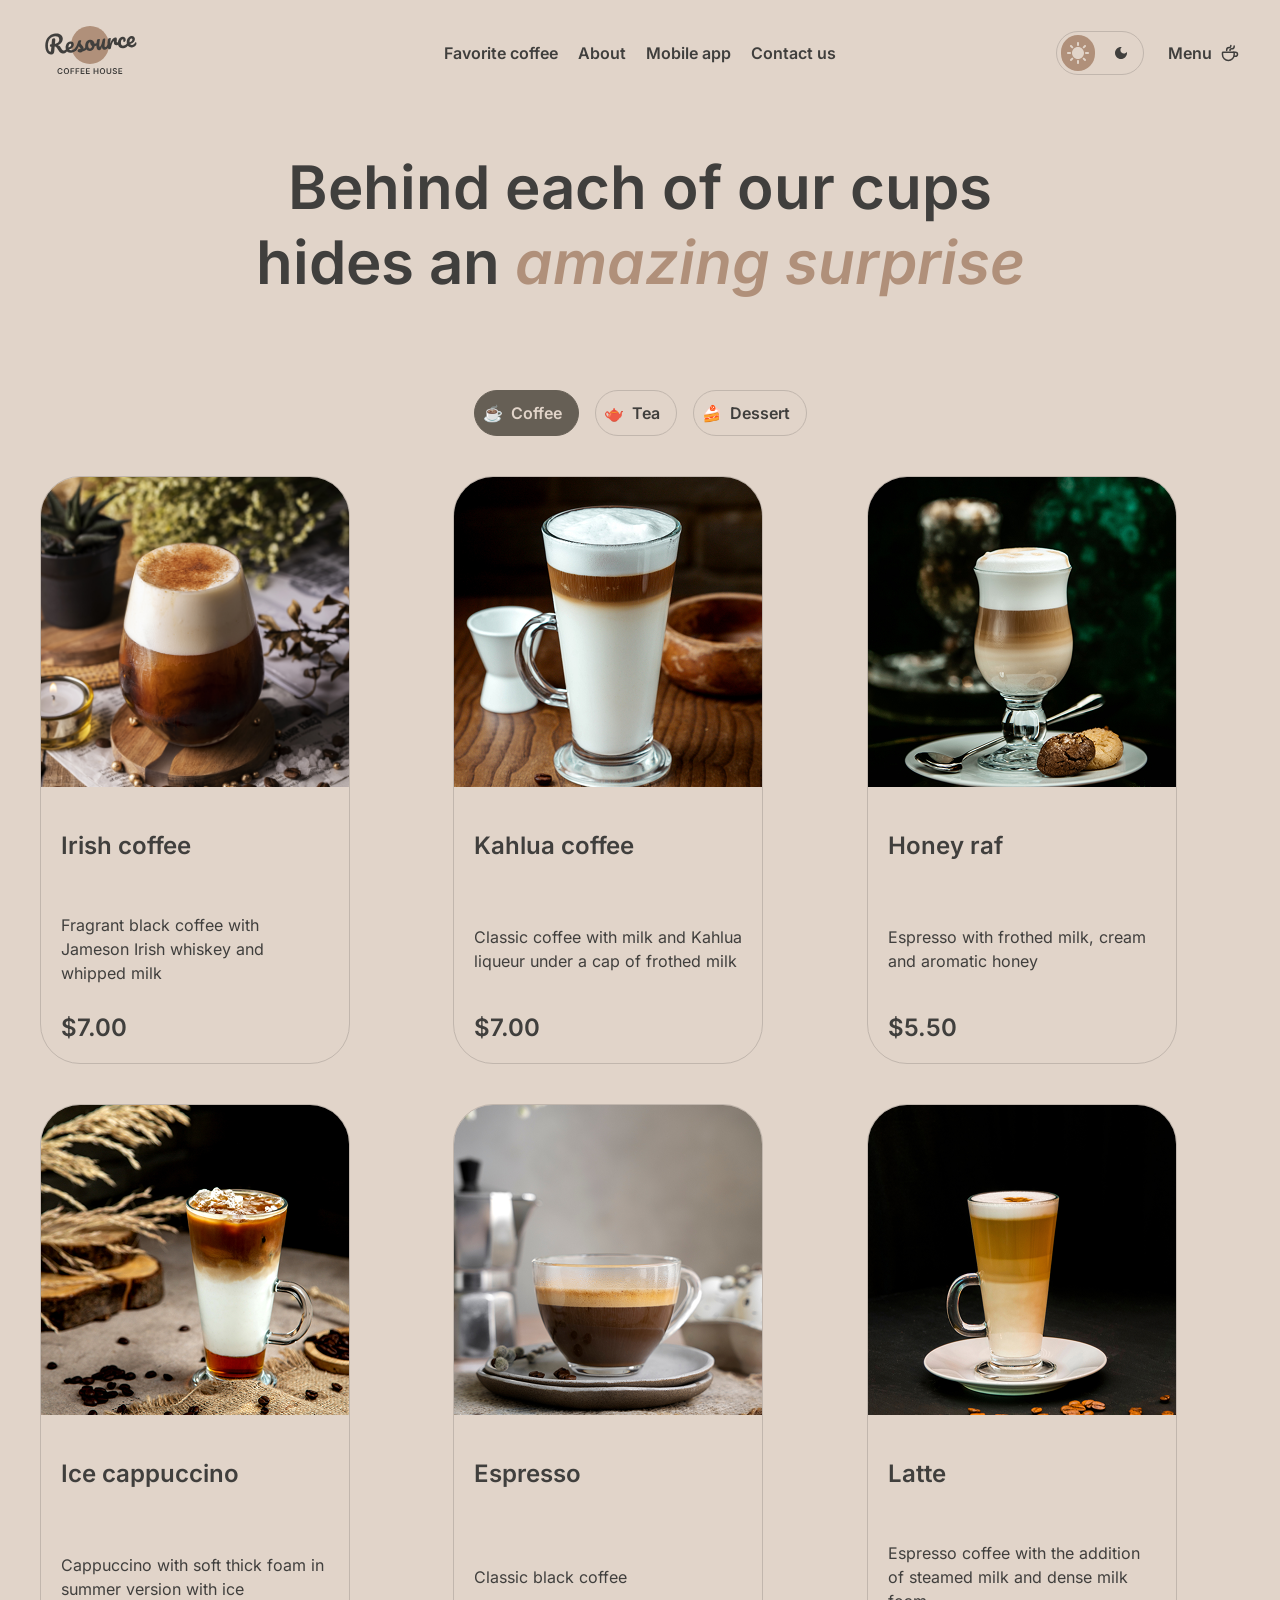
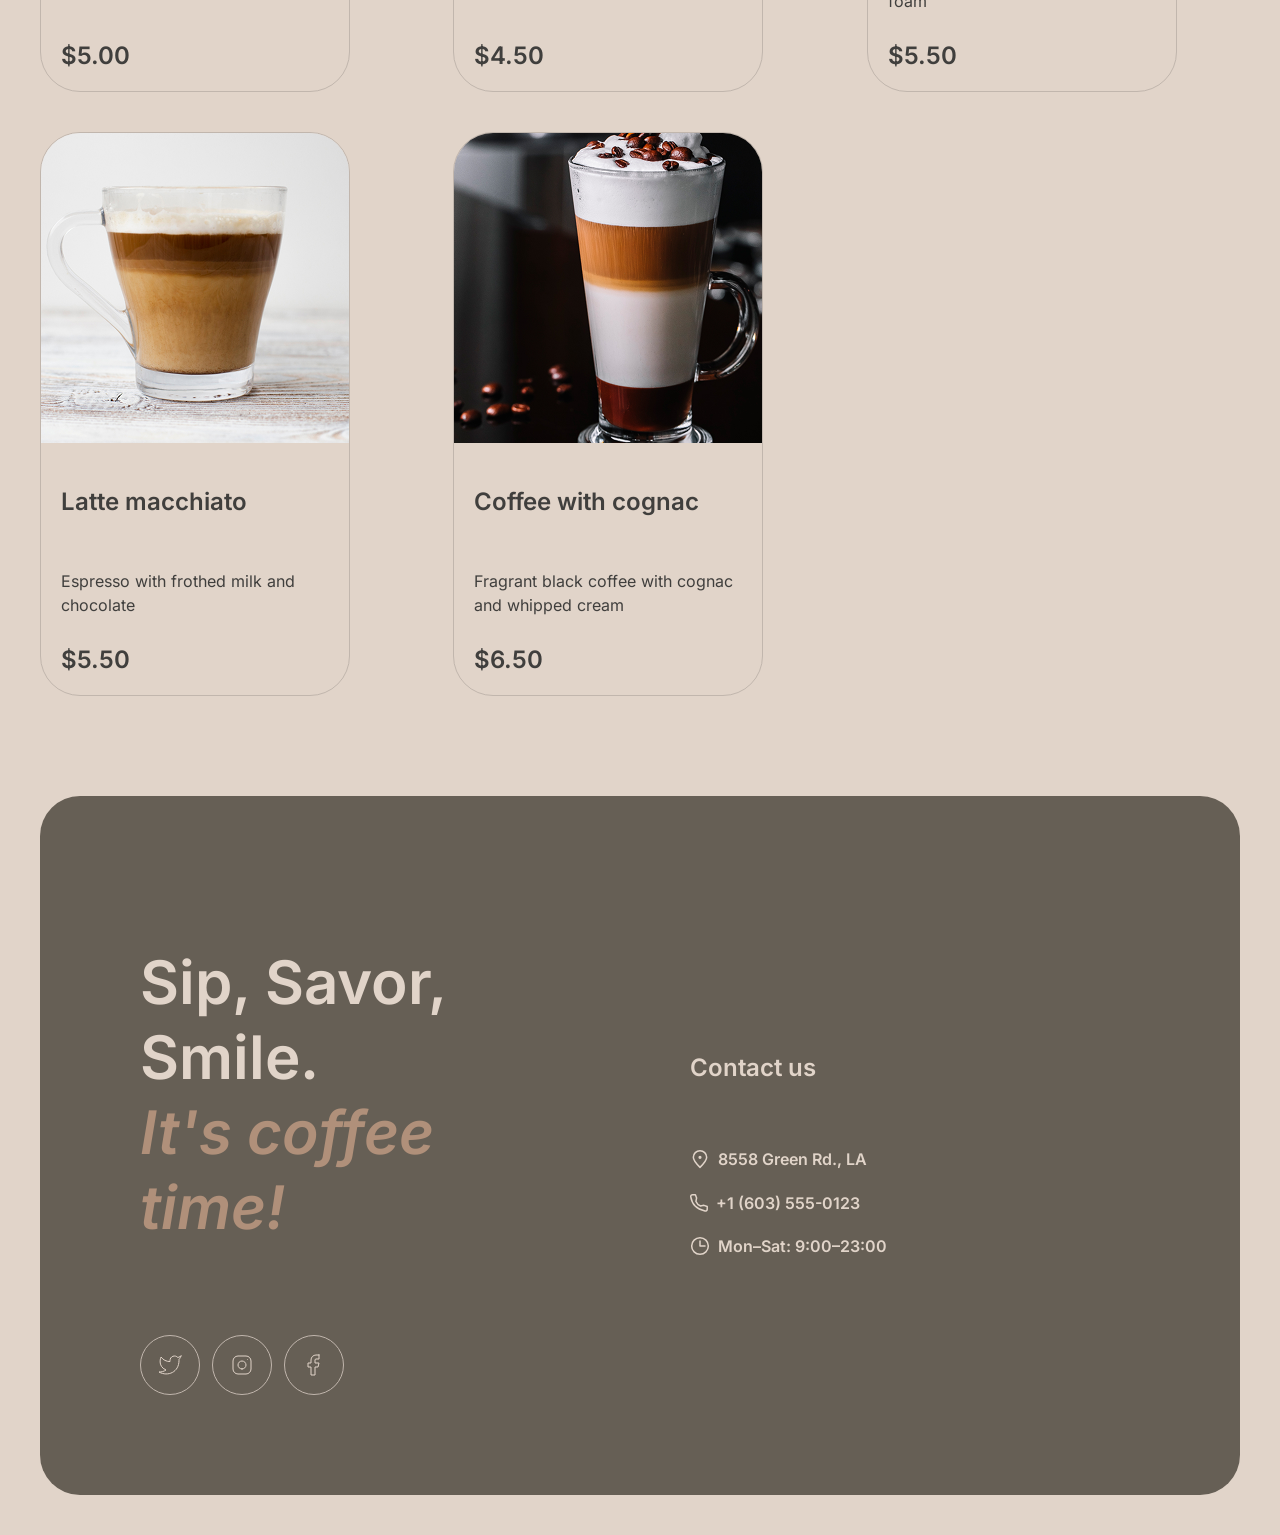
==== catalog.html @ 6f6ac607 "fix: catalog header" ====
<!DOCTYPE html>
<html lang="en">

<head>
      <meta charset="UTF-8">
      <meta name="viewport"
            content="width=device-width, initial-scale=1.0">
      <title>Menu - Coffee House</title>
      <link rel="icon"
            href="./img/fav.svg">
      <link rel="stylesheet"
            href="./css/reset.css">
      <link rel="stylesheet"
            href="./css/style.css">
</head>

<body>

      <header class="header">
            <div class="container">
                  <div class="header__inner">
                        <a href="./index.html"
                           class="header__logo">
                              <svg width="100"
                                   height="60"
                                   viewBox="0 0 100 60"
                                   fill="none"
                                   xmlns="http://www.w3.org/2000/svg">
                                    <path d="M69 25C69 35.4934 60.4934 44 50 44C39.5066 44 31 35.4934 31 25C31 14.5066 39.5066 6 50 6C60.4934 6 69 14.5066 69 25Z"
                                          fill="#B0907A" />
                                    <path d="M95.6784 22.2913C95.8856 22.2732 96.0534 22.3548 96.1817 22.5364C96.326 22.7165 96.4127 22.9739 96.442 23.3086C96.4922 23.8824 96.4 24.3884 96.1652 24.8265C95.7789 25.5509 95.2359 26.1365 94.5362 26.5832C93.8524 27.0285 93.0084 27.295 92.0042 27.3829C90.4741 27.5168 89.2469 27.1664 88.3226 26.3318C87.3969 25.4812 86.8658 24.2749 86.7291 22.7129C86.6329 21.6131 86.7748 20.5727 87.1547 19.5919C87.5333 18.5951 88.1046 17.7822 88.8687 17.1532C89.6487 16.5229 90.5568 16.1623 91.5928 16.0717C92.5173 15.9908 93.2829 16.2049 93.8895 16.714C94.4948 17.2071 94.8386 17.9239 94.9209 18.8643C95.0171 19.9641 94.7016 20.9473 93.9743 21.814C93.2617 22.6633 91.9772 23.4021 90.1208 24.0303C90.5675 24.73 91.2451 25.0401 92.1537 24.9606C92.8072 24.9035 93.3279 24.7053 93.7158 24.3662C94.1197 24.0257 94.5692 23.4725 95.0643 22.7064C95.2346 22.4506 95.4393 22.3122 95.6784 22.2913ZM91.3914 18.4503C90.8016 18.5019 90.3295 18.8885 89.9751 19.6102C89.6365 20.3304 89.5098 21.1767 89.5949 22.149L89.5991 22.1968C90.5199 21.8914 91.2318 21.4918 91.7347 20.9981C92.2376 20.5044 92.4632 19.9626 92.4117 19.3729C92.3852 19.0701 92.2766 18.8386 92.0859 18.6786C91.9098 18.5013 91.6783 18.4252 91.3914 18.4503Z"
                                          fill="currentColor" />
                                    <path d="M83.2976 28.1446C81.7356 28.2813 80.4779 27.9497 79.5245 27.1497C78.5857 26.3324 78.0529 25.1985 77.926 23.7481C77.813 22.457 77.969 21.303 78.394 20.2861C78.819 19.2692 79.4149 18.4622 80.1818 17.8651C80.9487 17.268 81.7784 16.9304 82.671 16.8523C83.5477 16.7756 84.2481 16.9793 84.7723 17.4635C85.311 17.9303 85.6159 18.5702 85.6871 19.383C85.7456 20.0525 85.6437 20.6316 85.3813 21.1203C85.1348 21.6076 84.7725 21.8722 84.2944 21.9141C83.9915 21.9406 83.7382 21.8904 83.5344 21.7637C83.3465 21.6356 83.2414 21.444 83.2191 21.189C83.2093 21.0774 83.2141 20.9485 83.2334 20.8023C83.2527 20.6561 83.2676 20.5504 83.278 20.4852C83.3367 20.2392 83.357 20.0125 83.3389 19.8053C83.3208 19.5981 83.2511 19.4436 83.1297 19.3418C83.0243 19.2386 82.876 19.1953 82.6847 19.2121C82.3181 19.2441 81.9901 19.4415 81.7006 19.8041C81.4097 20.1508 81.193 20.6114 81.0506 21.186C80.9081 21.7606 80.8661 22.3826 80.9247 23.0521C81.0865 24.901 81.9723 25.7551 83.5821 25.6142C84.2356 25.557 84.9181 25.2805 85.6296 24.7846C86.3556 24.2714 87.0469 23.5444 87.7034 22.6036C87.8752 22.3637 88.0806 22.2333 88.3197 22.2124C88.5269 22.1942 88.6946 22.2759 88.8229 22.4574C88.9672 22.6375 89.054 22.895 89.0832 23.2297C89.1362 23.8354 89.028 24.3427 88.7587 24.7518C88.0904 25.7418 87.2526 26.5378 86.2452 27.1399C85.2524 27.7247 84.2699 28.0596 83.2976 28.1446Z"
                                          fill="currentColor" />
                                    <path d="M69.548 29.3476C68.9423 29.4006 68.4841 29.1195 68.1733 28.5042C67.8784 27.8876 67.6696 26.8779 67.5469 25.4753C67.3656 23.4032 67.4882 21.4089 67.9148 19.4924C68.0179 19.0177 68.2197 18.6627 68.5203 18.4276C68.8355 18.1752 69.288 18.0232 69.8778 17.9716C70.1965 17.9437 70.4232 17.964 70.5577 18.0326C70.6921 18.1011 70.7692 18.2469 70.7887 18.4701C70.811 18.7251 70.7416 19.3094 70.5806 20.2229C70.477 20.8744 70.3983 21.4434 70.3445 21.93C70.2907 22.4165 70.2626 23.0132 70.2602 23.7201C70.6663 22.3033 71.1584 21.136 71.7366 20.2181C72.3148 19.3002 72.8987 18.6308 73.4883 18.2098C74.0938 17.7874 74.6595 17.5532 75.1855 17.5072C76.2215 17.4166 76.7849 17.8893 76.8755 18.9253C76.8936 19.1325 76.8658 19.6409 76.7921 20.4504C76.7204 21.0991 76.6915 21.5032 76.7054 21.6626C76.7542 22.2204 76.9779 22.4819 77.3764 22.4471C77.8227 22.408 78.3658 22.0072 79.0057 21.2445C79.1948 21.0191 79.4009 20.8967 79.6241 20.8772C79.8313 20.8591 79.9991 20.9408 80.1274 21.1223C80.2702 21.2864 80.3549 21.5199 80.3814 21.8228C80.433 22.4125 80.314 22.8887 80.0245 23.2513C79.6187 23.7526 79.1275 24.1971 78.5511 24.5848C77.9893 24.9552 77.3736 25.1697 76.7042 25.2282C75.8594 25.3021 75.1951 25.1434 74.7111 24.7521C74.2431 24.3594 73.977 23.7965 73.9129 23.0633C73.892 22.8242 73.895 22.583 73.9219 22.3397C73.9258 22.0182 73.923 21.8016 73.9132 21.69C73.8909 21.435 73.7921 21.3151 73.6167 21.3305C73.3777 21.3514 73.0826 21.6503 72.7315 22.2271C72.395 22.7865 72.0738 23.5213 71.768 24.4314C71.4621 25.3415 71.2322 26.2932 71.0782 27.2864C70.9684 28.0509 70.8058 28.5791 70.5904 28.8709C70.3896 29.1455 70.0421 29.3044 69.548 29.3476Z"
                                          fill="currentColor" />
                                    <path d="M59.2452 30.2488C58.5279 30.3116 57.9096 30.0364 57.3902 29.4233C56.8853 28.7929 56.5897 27.9836 56.5032 26.9954C56.3986 25.8 56.3828 24.7012 56.4557 23.699C56.5273 22.6809 56.6975 21.5979 56.9665 20.4501C57.0841 19.958 57.2772 19.5958 57.546 19.3635C57.8148 19.1312 58.26 18.9878 58.8816 18.9334C59.2323 18.9028 59.4762 18.9376 59.6135 19.038C59.7667 19.1371 59.8531 19.2981 59.8726 19.5213C59.8838 19.6488 59.8337 20.0868 59.7226 20.8354C59.6148 21.4391 59.534 21.9842 59.4802 22.4707C59.3078 24.1722 59.246 25.3019 59.2948 25.8598C59.3241 26.1945 59.3849 26.4301 59.4771 26.5666C59.568 26.6871 59.7011 26.7397 59.8764 26.7244C60.1155 26.7035 60.3895 26.4386 60.6983 25.9297C61.023 25.4195 61.3421 24.6608 61.6555 23.6536C61.9849 22.6451 62.2788 21.4148 62.5372 19.9627C62.6229 19.4734 62.7842 19.114 63.0211 18.8845C63.2739 18.6535 63.6633 18.5151 64.1893 18.4691C64.5559 18.437 64.8151 18.4625 64.967 18.5456C65.1174 18.6127 65.203 18.7658 65.224 19.0049C65.2588 19.4034 65.1551 20.5127 64.9128 22.3327C64.645 24.412 64.532 25.6907 64.5739 26.1688C64.6004 26.4717 64.685 26.7052 64.8279 26.8694C64.9693 27.0176 65.1437 27.0827 65.3509 27.0645C65.6697 27.0366 66.0275 26.8126 66.4244 26.3924C66.8358 25.9549 67.3698 25.2657 68.0263 24.3249C68.198 24.0851 68.4035 23.9547 68.6425 23.9337C68.8498 23.9156 69.0175 23.9973 69.1458 24.1788C69.2901 24.3589 69.3768 24.6163 69.4061 24.9511C69.4619 25.5886 69.3537 26.096 69.0815 26.4731C68.4701 27.3779 67.7896 28.1361 67.04 28.7477C66.3064 29.358 65.4375 29.707 64.4334 29.7949C63.6683 29.8618 63.0766 29.6165 62.6585 29.0588C62.2562 28.4997 62.0084 27.6862 61.9149 26.6183C61.7388 27.7259 61.4055 28.5982 60.9152 29.2354C60.4235 29.8566 59.8668 30.1944 59.2452 30.2488Z"
                                          fill="currentColor" />
                                    <path d="M57.5606 22.8796C57.7678 22.8614 57.9362 22.9511 58.0659 23.1485C58.1956 23.346 58.2744 23.6041 58.3023 23.9229C58.3692 24.688 58.1779 25.1625 57.7282 25.3463C56.8011 25.7647 55.7659 26.048 54.6225 26.1963C54.4367 27.5616 53.9332 28.6898 53.1117 29.5808C52.2888 30.4559 51.3115 30.9429 50.1799 31.0419C49.2235 31.1256 48.3824 30.9663 47.6566 30.564C46.9467 30.1603 46.383 29.5913 45.9654 28.8569C45.5478 28.1225 45.3 27.309 45.2219 26.4164C45.1159 25.205 45.2529 24.1089 45.6328 23.1281C46.0114 22.1313 46.5841 21.3343 47.351 20.7372C48.1165 20.1242 48.9933 19.7744 49.9816 19.688C51.1929 19.582 52.2022 19.9193 53.0093 20.6999C53.8309 21.4632 54.3592 22.453 54.5941 23.6691C55.339 23.5558 56.2177 23.3183 57.23 22.9567C57.3547 22.9136 57.4649 22.8879 57.5606 22.8796ZM50.1494 28.4908C50.6595 28.4462 51.0797 28.2007 51.41 27.7542C51.7563 27.3063 51.959 26.6863 52.0182 25.8941C51.4948 25.6026 51.0739 25.1977 50.7555 24.6795C50.4531 24.1599 50.2754 23.5972 50.2224 22.9916C50.2001 22.7365 50.2017 22.4794 50.2272 22.2202L50.1076 22.2307C49.4701 22.2864 48.9633 22.644 48.5873 23.3032C48.2259 23.9452 48.094 24.824 48.1916 25.9398C48.2683 26.8164 48.4942 27.4712 48.8694 27.9042C49.2605 28.3357 49.6872 28.5313 50.1494 28.4908Z"
                                          fill="currentColor" />
                                    <path d="M40.3093 32.4354C39.4805 32.508 38.8262 32.3725 38.3464 32.029C37.8826 31.6841 37.6298 31.2726 37.5879 30.7944C37.5517 30.38 37.6717 30.0081 37.9481 29.6787C38.2244 29.3494 38.6575 29.1589 39.2472 29.1073C39.4544 29.0892 39.6956 29.0922 39.9708 29.1163C40.2604 29.1231 40.4777 29.1282 40.6226 29.1316C40.5704 28.7185 40.4406 28.3364 40.2332 27.9851C40.0417 27.6325 39.8038 27.3 39.5195 26.9876C39.2338 26.6592 38.9682 26.3773 38.7228 26.1418C38.3109 27.1254 37.8851 27.9497 37.4454 28.6145C37.0216 29.278 36.5472 29.9137 36.0222 30.5218C35.7604 30.8338 35.4701 31.0038 35.1513 31.0316C34.8963 31.054 34.6814 30.9844 34.5067 30.823C34.3306 30.6457 34.2307 30.4216 34.207 30.1506C34.1791 29.8318 34.2648 29.5272 34.4643 29.2367L34.7416 28.827C35.5235 27.6664 36.1068 26.7159 36.4918 25.9756C36.7223 25.4896 36.9874 24.8481 37.2871 24.0509C37.5853 23.2379 37.8735 22.4016 38.1517 21.542C38.3932 20.8142 38.9921 20.4085 39.9484 20.3248C40.3947 20.2858 40.709 20.2984 40.8913 20.3628C41.0736 20.4271 41.1725 20.547 41.1878 20.7223C41.1962 20.8179 41.1775 20.9722 41.1319 21.1849C41.0863 21.3977 41.0167 21.6126 40.9233 21.8296C40.6866 22.4285 40.5857 22.9272 40.6205 23.3257C40.6415 23.5647 40.7442 23.8208 40.9286 24.0937C41.1291 24.3653 41.4235 24.7009 41.8118 25.1006C42.3804 25.7254 42.8131 26.2657 43.11 26.7216C43.4214 27.1601 43.6015 27.6583 43.6503 28.2162C43.6642 28.3756 43.6678 28.6001 43.6611 28.8898C44.4156 28.5187 45.2617 27.6335 46.1993 26.2345C46.371 25.9946 46.5765 25.8642 46.8155 25.8433C47.0227 25.8252 47.1905 25.9069 47.3188 26.0884C47.4631 26.2685 47.5498 26.5259 47.5791 26.8606C47.6321 27.4663 47.5239 27.9737 47.2545 28.3827C46.544 29.4407 45.8382 30.185 45.1371 30.6158C44.4505 31.0292 43.5747 31.2985 42.5095 31.4238C41.9194 32.0215 41.186 32.3587 40.3093 32.4354Z"
                                          fill="currentColor" />
                                    <path d="M36.6171 26.7357C36.8243 26.7175 36.9921 26.7992 37.1204 26.9807C37.2646 27.1608 37.3514 27.4183 37.3807 27.753C37.4365 28.3905 37.3283 28.8979 37.0561 29.2751C36.5291 30.0439 35.7502 30.7786 34.7193 31.4791C33.7044 32.1782 32.5833 32.5815 31.3559 32.6888C29.6823 32.8353 28.3436 32.4947 27.3396 31.667C26.3356 30.8394 25.7646 29.6365 25.6266 28.0586C25.5304 26.9588 25.6722 25.9185 26.0522 24.9376C26.4308 23.9408 27.0021 23.1279 27.7662 22.4989C28.5462 21.8686 29.4542 21.508 30.4903 21.4174C31.4147 21.3365 32.1803 21.5506 32.787 22.0597C33.3923 22.5528 33.7361 23.2696 33.8183 24.21C33.9145 25.3098 33.599 26.293 32.8718 27.1597C32.1591 28.009 30.8826 28.7471 29.0422 29.3739C29.5048 30.0722 30.294 30.3726 31.4098 30.275C32.127 30.2122 32.9183 29.894 33.7836 29.3204C34.6634 28.7295 35.4025 27.9983 36.0009 27.1269C36.1726 26.887 36.378 26.7566 36.6171 26.7357ZM30.2888 23.796C29.6991 23.8476 29.227 24.2342 28.8725 24.9559C28.534 25.6761 28.4073 26.5224 28.4923 27.4947L28.4965 27.5425C29.4174 27.2371 30.1293 26.8375 30.6322 26.3438C31.1351 25.8501 31.3607 25.3083 31.3091 24.7186C31.2826 24.4158 31.174 24.1843 30.9834 24.0243C30.8072 23.847 30.5757 23.7709 30.2888 23.796Z"
                                          fill="currentColor" />
                                    <path d="M27.6906 27.5167C27.8978 27.4986 28.0656 27.5803 28.1939 27.7618C28.3382 27.9419 28.4249 28.1993 28.4542 28.5341C28.5086 29.1557 28.4004 29.6631 28.1296 30.0561C27.4454 31.0476 26.7351 31.8324 25.9987 32.4108C25.261 32.9733 24.3581 33.3012 23.2902 33.3946C22.2541 33.4853 21.3451 33.2837 20.5631 32.79C19.797 32.2949 19.028 31.3985 18.256 30.1009C17.6351 29.063 17.151 28.3023 16.8035 27.8188C16.4547 27.3193 16.119 26.9712 15.7967 26.7745C15.4903 26.5765 15.1198 26.4724 14.6852 26.4622C14.6508 26.8025 14.5595 27.8705 14.4114 29.6663C14.3537 30.4744 14.3165 30.9675 14.3 31.1456C14.2256 32.1319 13.9724 32.9089 13.5402 33.4767C13.1067 34.0286 12.4038 34.3471 11.4315 34.4321C10.3636 34.5256 9.38799 34.2977 8.50477 33.7486C7.63609 33.1822 6.9298 32.3606 6.38589 31.2839C5.84059 30.1913 5.50518 28.9277 5.37968 27.4932C5.1454 24.8154 5.40544 22.4638 6.15978 20.4383C6.93006 18.4115 8.10738 16.8148 9.69174 15.6483C11.2906 14.4644 13.1899 13.7763 15.3895 13.5838C16.9196 13.45 18.223 13.5688 19.2994 13.9404C20.3759 14.312 21.1968 14.8826 21.762 15.6523C22.3432 16.4206 22.6784 17.3148 22.7676 18.3349C22.8457 19.2275 22.7073 20.1229 22.3522 21.0213C22.0117 21.9023 21.4476 22.7066 20.66 23.434C19.8724 24.1614 18.8869 24.7375 17.7034 25.1622C18.4866 25.3025 19.1057 25.5856 19.5605 26.0116C20.0154 26.4376 20.4891 27.0787 20.9816 27.9351C21.5115 28.8524 22.0112 29.5153 22.4806 29.924C22.966 30.3312 23.4955 30.5098 24.0693 30.4596C24.5794 30.4149 25.0509 30.205 25.4838 29.8299C25.9154 29.4388 26.4456 28.7981 27.0744 27.9079C27.2461 27.6681 27.4515 27.5377 27.6906 27.5167ZM11.3837 26.727C10.8418 26.7744 10.4561 26.6797 10.2266 26.4428C10.013 26.2045 9.89225 25.9259 9.86436 25.6071C9.8309 25.2246 9.92394 24.9113 10.1435 24.6672C10.379 24.4218 10.6562 24.2851 10.9749 24.2572L11.5727 24.2049C11.691 22.6206 11.8123 21.2528 11.9364 20.1016C12.053 19.0474 12.6771 18.4708 13.8088 18.3718C14.7173 18.2923 15.2071 18.659 15.2782 19.4719C15.2936 19.6473 15.2975 19.7835 15.2899 19.8805L14.9199 23.9121C15.7764 23.789 16.5393 23.5134 17.2085 23.0855C17.8937 22.6561 18.4149 22.0966 18.7722 21.4068C19.1454 20.7156 19.2957 19.9556 19.2232 19.1268C19.1353 18.1226 18.7236 17.3636 17.988 16.8498C17.2524 16.3359 16.2232 16.1369 14.9002 16.2526C13.3382 16.3893 12.0016 16.8997 10.8904 17.7839C9.79381 18.6508 8.98568 19.8779 8.46605 21.4653C7.94503 23.0366 7.78003 24.9142 7.97108 27.0978C8.06033 28.1179 8.24063 28.9855 8.51198 29.7006C8.78334 30.4157 9.08648 30.9432 9.42139 31.2834C9.75631 31.6235 10.0592 31.7817 10.3302 31.7579C10.5374 31.7398 10.6957 31.6216 10.8051 31.4032C10.9304 31.1834 11.0127 30.839 11.052 30.3698L11.3837 26.727Z"
                                          fill="currentColor" />
                                    <path d="M78.4033 54.0001V48.1819H82.1874V49.0654H79.4573V50.645H81.9914V51.5285H79.4573V53.1165H82.2101V54.0001H78.4033Z"
                                          fill="currentColor" />
                                    <path d="M75.9698 49.7813C75.9433 49.5332 75.8316 49.34 75.6346 49.2017C75.4395 49.0635 75.1857 48.9943 74.8732 48.9943C74.6535 48.9943 74.4651 49.0275 74.3079 49.0938C74.1507 49.1601 74.0304 49.25 73.9471 49.3637C73.8638 49.4773 73.8211 49.607 73.8192 49.7529C73.8192 49.8741 73.8467 49.9792 73.9016 50.0682C73.9585 50.1572 74.0352 50.233 74.1317 50.2955C74.2283 50.3561 74.3353 50.4072 74.4528 50.4489C74.5702 50.4906 74.6886 50.5256 74.8079 50.554L75.3533 50.6904C75.573 50.7415 75.7842 50.8106 75.9869 50.8977C76.1914 50.9849 76.3742 51.0947 76.5352 51.2273C76.698 51.3599 76.8268 51.5199 76.9215 51.7074C77.0162 51.8949 77.0636 52.1146 77.0636 52.3665C77.0636 52.7074 76.9764 53.0076 76.8022 53.2671C76.628 53.5246 76.3761 53.7263 76.0465 53.8722C75.7189 54.0161 75.3221 54.0881 74.8562 54.0881C74.4035 54.0881 74.0105 54.018 73.6772 53.8779C73.3458 53.7377 73.0863 53.5332 72.8988 53.2642C72.7132 52.9953 72.6128 52.6676 72.5977 52.2813H73.6346C73.6497 52.4839 73.7122 52.6525 73.8221 52.787C73.9319 52.9214 74.0749 53.0218 74.2511 53.0881C74.4291 53.1544 74.628 53.1875 74.8477 53.1875C75.0768 53.1875 75.2776 53.1534 75.4499 53.0852C75.6242 53.0152 75.7605 52.9186 75.859 52.7955C75.9575 52.6705 76.0077 52.5246 76.0096 52.358C76.0077 52.2065 75.9632 52.0815 75.8761 51.983C75.7889 51.8826 75.6668 51.7993 75.5096 51.733C75.3543 51.6648 75.1725 51.6042 74.9641 51.5512L74.3022 51.3807C73.823 51.2576 73.4442 51.071 73.1658 50.821C72.8893 50.5692 72.7511 50.2349 72.7511 49.8182C72.7511 49.4754 72.8439 49.1752 73.0295 48.9176C73.217 48.6601 73.4717 48.4602 73.7937 48.3182C74.1156 48.1743 74.4802 48.1023 74.8874 48.1023C75.3003 48.1023 75.6621 48.1743 75.9727 48.3182C76.2852 48.4602 76.5304 48.6582 76.7085 48.912C76.8865 49.1638 76.9783 49.4536 76.984 49.7813H75.9698Z"
                                          fill="currentColor" />
                                    <path d="M70.2086 48.1819H71.2626V51.983C71.2626 52.3997 71.1641 52.7662 70.9672 53.0825C70.7721 53.3987 70.4975 53.6459 70.1433 53.8239C69.7891 54.0001 69.3753 54.0881 68.9018 54.0881C68.4264 54.0881 68.0117 54.0001 67.6575 53.8239C67.3033 53.6459 67.0287 53.3987 66.8336 53.0825C66.6386 52.7662 66.541 52.3997 66.541 51.983V48.1819H67.595V51.895C67.595 52.1374 67.648 52.3533 67.7541 52.5427C67.862 52.7321 68.0136 52.8807 68.2086 52.9887C68.4037 53.0948 68.6348 53.1478 68.9018 53.1478C69.1689 53.1478 69.3999 53.0948 69.595 52.9887C69.792 52.8807 69.9435 52.7321 70.0495 52.5427C70.1556 52.3533 70.2086 52.1374 70.2086 51.895V48.1819Z"
                                          fill="currentColor" />
                                    <path d="M65.1444 51.0909C65.1444 51.7178 65.027 52.2548 64.7922 52.7017C64.5592 53.1468 64.241 53.4877 63.8376 53.7245C63.4361 53.9612 62.9806 54.0796 62.4711 54.0796C61.9617 54.0796 61.5052 53.9612 61.1018 53.7245C60.7003 53.4858 60.3821 53.144 60.1473 52.6989C59.9143 52.2519 59.7979 51.7159 59.7979 51.0909C59.7979 50.464 59.9143 49.9281 60.1473 49.483C60.3821 49.036 60.7003 48.6942 61.1018 48.4574C61.5052 48.2207 61.9617 48.1023 62.4711 48.1023C62.9806 48.1023 63.4361 48.2207 63.8376 48.4574C64.241 48.6942 64.5592 49.036 64.7922 49.483C65.027 49.9281 65.1444 50.464 65.1444 51.0909ZM64.0848 51.0909C64.0848 50.6496 64.0157 50.2775 63.8774 49.9745C63.741 49.6695 63.5516 49.4394 63.3092 49.2841C63.0668 49.1269 62.7874 49.0483 62.4711 49.0483C62.1549 49.0483 61.8755 49.1269 61.6331 49.2841C61.3907 49.4394 61.2003 49.6695 61.0621 49.9745C60.9257 50.2775 60.8575 50.6496 60.8575 51.0909C60.8575 51.5322 60.9257 51.9053 61.0621 52.2102C61.2003 52.5133 61.3907 52.7434 61.6331 52.9006C61.8755 53.0559 62.1549 53.1335 62.4711 53.1335C62.7874 53.1335 63.0668 53.0559 63.3092 52.9006C63.5516 52.7434 63.741 52.5133 63.8774 52.2102C64.0157 51.9053 64.0848 51.5322 64.0848 51.0909Z"
                                          fill="currentColor" />
                                    <path d="M53.5918 54.0001V48.1819H54.6458V50.645H57.3418V48.1819H58.3986V54.0001H57.3418V51.5285H54.6458V54.0001H53.5918Z"
                                          fill="currentColor" />
                                    <path d="M45.9482 54.0001V48.1819H49.7323V49.0654H47.0022V50.645H49.5363V51.5285H47.0022V53.1165H49.7551V54.0001H45.9482Z"
                                          fill="currentColor" />
                                    <path d="M40.6895 54.0001V48.1819H44.4735V49.0654H41.7434V50.645H44.2775V51.5285H41.7434V53.1165H44.4963V54.0001H40.6895Z"
                                          fill="currentColor" />
                                    <path d="M35.6016 54.0001V48.1819H39.3288V49.0654H36.6555V50.645H39.0732V51.5285H36.6555V54.0001H35.6016Z"
                                          fill="currentColor" />
                                    <path d="M30.5137 54.0001V48.1819H34.2409V49.0654H31.5676V50.645H33.9853V51.5285H31.5676V54.0001H30.5137Z"
                                          fill="currentColor" />
                                    <path d="M29.1181 51.0909C29.1181 51.7178 29.0007 52.2548 28.7658 52.7017C28.5328 53.1468 28.2147 53.4877 27.8113 53.7245C27.4097 53.9612 26.9542 54.0796 26.4448 54.0796C25.9353 54.0796 25.4789 53.9612 25.0755 53.7245C24.6739 53.4858 24.3558 53.144 24.1209 52.6989C23.888 52.2519 23.7715 51.7159 23.7715 51.0909C23.7715 50.464 23.888 49.9281 24.1209 49.483C24.3558 49.036 24.6739 48.6942 25.0755 48.4574C25.4789 48.2207 25.9353 48.1023 26.4448 48.1023C26.9542 48.1023 27.4097 48.2207 27.8113 48.4574C28.2147 48.6942 28.5328 49.036 28.7658 49.483C29.0007 49.9281 29.1181 50.464 29.1181 51.0909ZM28.0584 51.0909C28.0584 50.6496 27.9893 50.2775 27.851 49.9745C27.7147 49.6695 27.5253 49.4394 27.2828 49.2841C27.0404 49.1269 26.7611 49.0483 26.4448 49.0483C26.1285 49.0483 25.8491 49.1269 25.6067 49.2841C25.3643 49.4394 25.1739 49.6695 25.0357 49.9745C24.8993 50.2775 24.8311 50.6496 24.8311 51.0909C24.8311 51.5322 24.8993 51.9053 25.0357 52.2102C25.1739 52.5133 25.3643 52.7434 25.6067 52.9006C25.8491 53.0559 26.1285 53.1335 26.4448 53.1335C26.7611 53.1335 27.0404 53.0559 27.2828 52.9006C27.5253 52.7434 27.7147 52.5133 27.851 52.2102C27.9893 51.9053 28.0584 51.5322 28.0584 51.0909Z"
                                          fill="currentColor" />
                                    <path d="M22.5536 50.1449H21.4911C21.4608 49.9707 21.4049 49.8163 21.3235 49.6818C21.2421 49.5455 21.1407 49.4299 21.0195 49.3352C20.8983 49.2406 20.7601 49.1695 20.6048 49.1222C20.4513 49.0729 20.2856 49.0483 20.1076 49.0483C19.7913 49.0483 19.511 49.1279 19.2667 49.287C19.0224 49.4442 18.8311 49.6752 18.6928 49.9801C18.5546 50.2832 18.4854 50.6534 18.4854 51.0909C18.4854 51.536 18.5546 51.911 18.6928 52.2159C18.833 52.519 19.0243 52.7481 19.2667 52.9034C19.511 53.0568 19.7904 53.1335 20.1048 53.1335C20.279 53.1335 20.4419 53.1108 20.5934 53.0654C20.7468 53.018 20.8841 52.9489 21.0053 52.858C21.1284 52.7671 21.2317 52.6553 21.315 52.5227C21.4002 52.3902 21.4589 52.2387 21.4911 52.0682L22.5536 52.0739C22.5138 52.3504 22.4277 52.6099 22.2951 52.8523C22.1644 53.0947 21.993 53.3087 21.7809 53.4943C21.5688 53.6781 21.3207 53.822 21.0366 53.9262C20.7525 54.0284 20.4371 54.0796 20.0906 54.0796C19.5792 54.0796 19.1228 53.9612 18.7212 53.7245C18.3197 53.4877 18.0034 53.1459 17.7724 52.6989C17.5413 52.2519 17.4258 51.7159 17.4258 51.0909C17.4258 50.464 17.5423 49.9281 17.7752 49.483C18.0082 49.036 18.3254 48.6942 18.7269 48.4574C19.1284 48.2207 19.583 48.1023 20.0906 48.1023C20.4144 48.1023 20.7156 48.1477 20.994 48.2387C21.2724 48.3296 21.5205 48.4631 21.7383 48.6392C21.9561 48.8135 22.1351 49.0275 22.2752 49.2813C22.4173 49.5332 22.5101 49.821 22.5536 50.1449Z"
                                          fill="currentColor" />
                              </svg>
                        </a>
                        <nav class="header__nav">
                              <ul class="nav__list">
                                    <li><a class="nav__link"
                                             href="#favorite">Favorite coffee</a></li>
                                    <li><a class="nav__link"
                                             href="#about">About</a></li>
                                    <li><a class="nav__link"
                                             href="#mobile">Mobile app</a></li>
                                    <li><a class="nav__link"
                                             href="#contacts">Contact us</a></li>
                              </ul>
                        </nav>



                        <div class="header__actions">
                              <div class="theme-switch">

                                    <button class="theme-switch__btn"
                                            data-theme-value="light"
                                            aria-label="Light theme"
                                            type="button"
                                            aria-pressed="true"><svg width="22"
                                               height="22"
                                               viewBox="0 0 22 22"
                                               fill="none"
                                               xmlns="http://www.w3.org/2000/svg">
                                                <path d="M10 3V1C10 0.45 10.45 0 11 0C11.55 0 12 0.45 12 1V3C12 3.55 11.55 4 11 4C10.45 4 10 3.55 10 3ZM17.36 6.05L18.77 4.63C19.16 4.24 19.16 3.61 18.77 3.22C18.38 2.83 17.75 2.83 17.36 3.22L15.95 4.64C15.56 5.03 15.56 5.66 15.95 6.05C16.34 6.44 16.97 6.44 17.36 6.05ZM21 10H19C18.45 10 18 10.45 18 11C18 11.55 18.45 12 19 12H21C21.55 12 22 11.55 22 11C22 10.45 21.55 10 21 10ZM11 18C10.45 18 10 18.45 10 19V21C10 21.55 10.45 22 11 22C11.55 22 12 21.55 12 21V19C12 18.45 11.55 18 11 18ZM4.64 6.05L3.22 4.64C2.83 4.25 2.83 3.61 3.22 3.23C3.61 2.85 4.25 2.84 4.63 3.23L6.04 4.64C6.43 5.03 6.43 5.67 6.04 6.05C5.65 6.43 5.02 6.44 4.64 6.05ZM15.95 15.95C15.56 16.34 15.56 16.98 15.95 17.36L17.36 18.77C17.75 19.16 18.39 19.16 18.77 18.77C19.16 18.38 19.16 17.74 18.77 17.36L17.36 15.95C16.98 15.56 16.34 15.56 15.95 15.95ZM1 12H3C3.55 12 4 11.55 4 11C4 10.45 3.55 10 3 10H1C0.45 10 0 10.45 0 11C0 11.55 0.45 12 1 12ZM4.64 18.78L6.05 17.37C6.44 16.98 6.44 16.34 6.05 15.96C5.66 15.58 5.02 15.57 4.64 15.96L3.23 17.37C2.84 17.76 2.84 18.4 3.23 18.78C3.61 19.17 4.25 19.17 4.64 18.78ZM11 5C7.69 5 5 7.69 5 11C5 14.31 7.69 17 11 17C14.31 17 17 14.31 17 11C17 7.69 14.31 5 11 5Z"
                                                      fill="currentColor" />
                                          </svg>
                                    </button>
                                    <button class="theme-switch__btn"
                                            data-theme-value="dark"
                                            aria-pressed="false"
                                            aria-label="Dark theme"> <svg width="36"
                                               height="36"
                                               viewBox="0 0 36 36"
                                               fill="none"
                                               xmlns="http://www.w3.org/2000/svg">
                                                <path d="M18 9C13.03 9 9 13.03 9 18C9 22.97 13.03 27 18 27C22.97 27 27 22.97 27 18C27 17.54 26.96 17.08 26.9 16.64C25.92 18.01 24.32 18.9 22.5 18.9C19.52 18.9 17.1 16.48 17.1 13.5C17.1 11.69 17.99 10.08 19.36 9.1C18.92 9.04 18.46 9 18 9Z"
                                                      fill="currentColor" />
                                          </svg>

                                    </button>
                              </div>
                              <a href="./catalog.html"
                                 class="header__menu-link">Menu
                                    <svg width="20"
                                         height="20"
                                         viewBox="0 0 20 20"
                                         fill="none"
                                         xmlns="http://www.w3.org/2000/svg">
                                          <path d="M14.167 9.76667V11.6667C14.167 14.8883 11.5553 17.5 8.33366 17.5C5.112 17.5 2.50033 14.8883 2.50033 11.6667V9.76667C2.50033 9.4353 2.76896 9.16667 3.10033 9.16667H13.567C13.8984 9.16667 14.167 9.4353 14.167 9.76667Z"
                                                stroke="currentColor"
                                                stroke-width="1.5"
                                                stroke-linecap="round"
                                                stroke-linejoin="round" />
                                          <path d="M10.0003 7.50008C10.0003 6.66675 10.5956 5.83341 11.786 5.83341C13.101 5.83341 14.167 4.76743 14.167 3.45246V2.91675"
                                                stroke="currentColor"
                                                stroke-width="1.5"
                                                stroke-linecap="round"
                                                stroke-linejoin="round" />
                                          <path d="M6.66634 7.5V7.08333C6.66634 5.70262 7.78563 4.58333 9.16634 4.58333C10.0868 4.58333 10.833 3.83714 10.833 2.91667V2.5"
                                                stroke="currentColor"
                                                stroke-width="1.5"
                                                stroke-linecap="round"
                                                stroke-linejoin="round" />
                                          <path d="M13.333 9.16675H15.4163C16.5669 9.16675 17.4997 10.0995 17.4997 11.2501C17.4997 12.4007 16.5669 13.3334 15.4163 13.3334H14.1663"
                                                stroke="currentColor"
                                                stroke-width="1.5"
                                                stroke-linecap="round"
                                                stroke-linejoin="round" />
                                    </svg>

                              </a>
                        </div>

                  </div>


            </div>
      </header>
      <main>
            <section class="menu">
                  <div class="container">
                        <div class="menu__offer">
                              <h1 class="menu__title">
                                    Behind each of our cups hides an <span class="menu__title-accent">amazing
                                          surprise</span>
                              </h1>

                              <div class="menu__tabs">
                                    <button class="menu__tab menu__tab--active"
                                            type="button">
                                          <span class="menu__tab__icon">☕</span>
                                          Coffee
                                    </button>
                                    <button class="menu__tab"
                                            type="button">
                                          <span class="menu__tab__icon">🫖</span>
                                          Tea
                                    </button>

                                    <button class="menu__tab"
                                            type="button">
                                          <span class="menu__tab__icon">🍰</span>
                                          Dessert
                                    </button>

                              </div>
                        </div>
                        <div class="menu__grid">
                              <article class="card">
                                    <img class="card__image"
                                         src="./img/coffee-1.png"
                                         alt="Irish coffee">
                                    <div class="card__info">
                                          <h3 class="card__name">Irish coffee</h3>
                                          <p class="card_desc">Fragrant black coffee with Jameson Irish whiskey and
                                                whipped milk</p>
                                          <span class="card__price">$7.00</span>
                                    </div>
                              </article>
                              <article class="card">
                                    <img class="card__image"
                                         src="./img/coffee-2.png"
                                         alt="Kahlua coffee">
                                    <div class="card__info">
                                          <h3 class="card__name">Kahlua coffee</h3>
                                          <p class="card_desc">Classic coffee with milk and Kahlua liqueur under a cap
                                                of frothed milk</p>
                                          <span class="card__price">$7.00</span>
                                    </div>
                              </article>
                              <article class="card">
                                    <img class="card__image"
                                         src="./img/coffee-3.png"
                                         alt="Honey raf">
                                    <div class="card__info">
                                          <h3 class="card__name">Honey raf</h3>
                                          <p class="card_desc">Espresso with frothed milk, cream and aromatic honey</p>
                                          <span class="card__price">$5.50</span>
                                    </div>
                              </article>
                              <article class="card">
                                    <img class="card__image"
                                         src="./img/coffee-4.png"
                                         alt="Ice cappuccino">
                                    <div class="card__info">
                                          <h3 class="card__name">Ice cappuccino</h3>
                                          <p class="card_desc">Cappuccino with soft thick foam in summer version with
                                                ice</p>
                                          <span class="card__price">$5.00</span>
                                    </div>
                              </article>
                              <article class="card">
                                    <img class="card__image"
                                         src="./img/coffee-5.png"
                                         alt="Espresso">
                                    <div class="card__info">
                                          <h3 class="card__name">Espresso</h3>
                                          <p class="card_desc">Classic black coffee</p>
                                          <span class="card__price">$4.50</span>
                                    </div>
                              </article>
                              <article class="card">
                                    <img class="card__image"
                                         src="./img/coffee-6.png"
                                         alt="Latte">
                                    <div class="card__info">
                                          <h3 class="card__name">Latte</h3>
                                          <p class="card_desc">Espresso coffee with the addition of steamed milk and
                                                dense milk foam</p>
                                          <span class="card__price">$5.50</span>
                                    </div>
                              </article>
                              <article class="card">
                                    <img class="card__image"
                                         src="./img/coffee-7.png"
                                         alt="Latte macchiato">
                                    <div class="card__info">
                                          <h3 class="card__name">Latte macchiato</h3>
                                          <p class="card_desc">Espresso with frothed milk and chocolate</p>
                                          <span class="card__price">$5.50</span>
                                    </div>
                              </article>
                              <article class="card">
                                    <img class="card__image"
                                         src="./img/coffee-8.png"
                                         alt="Coffee with cognac">
                                    <div class="card__info">
                                          <h3 class="card__name">Coffee with cognac</h3>
                                          <p class="card_desc">Fragrant black coffee with cognac and whipped cream</p>
                                          <span class="card__price">$6.50</span>
                                    </div>
                              </article>

                        </div>
                  </div>

            </section>

      </main>

      <footer class="contacts"
              id="contacts">
            <div class="container">

                  <div class="contacts__offer">
                        <h2 class="contacts__title">
                              Sip, Savor, Smile.<br>
                              <span class="contacts__title-accent">It's coffee time!</span>
                        </h2>

                        <div class="contacts__socials">
                              <a href="https://twitter.com"
                                 class="social-btn"
                                 aria-label="Twitter"
                                 target="_blank"
                                 rel="noopener">
                                    <svg width="24"
                                         height="24"
                                         viewBox="0 0 24 24"
                                         fill="none"
                                         xmlns="http://www.w3.org/2000/svg">
                                          <path d="M23 3.01006C23 3.01006 20.9821 4.20217 19.86 4.54006C19.2577 3.84757 18.4573 3.35675 17.567 3.13398C16.6767 2.91122 15.7395 2.96725 14.8821 3.29451C14.0247 3.62177 13.2884 4.20446 12.773 4.96377C12.2575 5.72309 11.9877 6.62239 12 7.54006V8.54006C10.2426 8.58562 8.50127 8.19587 6.93101 7.4055C5.36074 6.61513 4.01032 5.44869 3 4.01006C3 4.01006 -1 13.0101 8 17.0101C5.94053 18.408 3.48716 19.109 1 19.0101C10 24.0101 21 19.0101 21 7.51006C20.9991 7.23151 20.9723 6.95365 20.92 6.68006C21.9406 5.67355 23 3.01006 23 3.01006Z"
                                                stroke="#E1D4C9"
                                                stroke-linecap="round"
                                                stroke-linejoin="round" />
                                    </svg>

                              </a>
                              <a href="https://instagram.com"
                                 class="social-btn"
                                 aria-label="Instagram"
                                 target="_blank"
                                 rel="noopener">
                                    <svg width="24"
                                         height="24"
                                         viewBox="0 0 24 24"
                                         fill="none"
                                         xmlns="http://www.w3.org/2000/svg">
                                          <path d="M12 16C14.2091 16 16 14.2091 16 12C16 9.79086 14.2091 8 12 8C9.79086 8 8 9.79086 8 12C8 14.2091 9.79086 16 12 16Z"
                                                stroke="#E1D4C9"
                                                stroke-linecap="round"
                                                stroke-linejoin="round" />
                                          <path d="M3 16V8C3 5.23858 5.23858 3 8 3H16C18.7614 3 21 5.23858 21 8V16C21 18.7614 18.7614 21 16 21H8C5.23858 21 3 18.7614 3 16Z"
                                                stroke="#E1D4C9" />
                                          <path d="M17.5 6.51L17.51 6.49889"
                                                stroke="#E1D4C9"
                                                stroke-linecap="round"
                                                stroke-linejoin="round" />
                                    </svg>

                              </a>
                              <a href="https://facebook.com"
                                 class="social-btn"
                                 aria-label="Facebook"
                                 target="_blank"
                                 rel="noopener">
                                    <svg width="24"
                                         height="24"
                                         viewBox="0 0 24 24"
                                         fill="none"
                                         xmlns="http://www.w3.org/2000/svg">
                                          <path d="M17 2H14C12.6739 2 11.4021 2.52678 10.4645 3.46447C9.52678 4.40215 9 5.67392 9 7V10H6V14H9V22H13V14H16L17 10H13V7C13 6.73478 13.1054 6.48043 13.2929 6.29289C13.4804 6.10536 13.7348 6 14 6H17V2Z"
                                                stroke="#E1D4C9"
                                                stroke-linecap="round"
                                                stroke-linejoin="round" />
                                    </svg>

                              </a>
                        </div>
                  </div>

                  <div class="contacts__info">
                        <h3 class="contacts__subtitle">Contact us</h3>

                        <ul class="contacts__list">
                              <li class="contacts__item">
                                    <a href="https://maps.google.com/?q=8558+Green+Rd,+LA"
                                       class="contacts__link"
                                       target="_blank"
                                       rel="noopener">
                                          <svg width="20"
                                               height="20"
                                               viewBox="0 0 20 20"
                                               fill="none"
                                               xmlns="http://www.w3.org/2000/svg">
                                                <path d="M16.6663 8.33329C16.6663 12.0152 9.99967 18.3333 9.99967 18.3333C9.99967 18.3333 3.33301 12.0152 3.33301 8.33329C3.33301 4.65139 6.31778 1.66663 9.99967 1.66663C13.6816 1.66663 16.6663 4.65139 16.6663 8.33329Z"
                                                      stroke="#E1D4C9"
                                                      stroke-width="1.5" />
                                                <path d="M10.0003 9.16667C10.4606 9.16667 10.8337 8.79357 10.8337 8.33333C10.8337 7.8731 10.4606 7.5 10.0003 7.5C9.54009 7.5 9.16699 7.8731 9.16699 8.33333C9.16699 8.79357 9.54009 9.16667 10.0003 9.16667Z"
                                                      fill="#E1D4C9"
                                                      stroke="#E1D4C9"
                                                      stroke-width="1.5"
                                                      stroke-linecap="round"
                                                      stroke-linejoin="round" />
                                          </svg>

                                          8558 Green Rd., LA
                                    </a>
                              </li>
                              <li class="contacts__item">
                                    <a href="tel:+16035550123"
                                       class="contacts__link">
                                          <svg width="18"
                                               height="18"
                                               viewBox="0 0 18 18"
                                               fill="none"
                                               xmlns="http://www.w3.org/2000/svg">
                                                <path d="M13.9734 11.335L10.5415 12C8.22345 10.8365 6.79154 9.5 5.95821 7.41667L6.59983 3.97491L5.38697 0.75L2.60446 0.75C1.47691 0.75 0.589659 1.68295 0.776079 2.79498C1.17388 5.16791 2.24731 9.12244 5.12487 12C8.14838 15.0235 12.4411 16.4151 15.0128 17.0121C16.174 17.2817 17.2082 16.3742 17.2082 15.1821L17.2082 12.5677L13.9734 11.335Z"
                                                      stroke="#E1D4C9"
                                                      stroke-width="1.5"
                                                      stroke-linecap="round"
                                                      stroke-linejoin="round" />
                                          </svg>

                                          +1 (603) 555-0123
                                    </a>
                              </li>
                              <li class="contacts__item">
                                    <span class="contacts__link">
                                          <svg width="20"
                                               height="20"
                                               viewBox="0 0 20 20"
                                               fill="none"
                                               xmlns="http://www.w3.org/2000/svg">
                                                <g clip-path="url(#clip0_217_1736)">
                                                      <path d="M10 5L10 10L15 10"
                                                            stroke="#E1D4C9"
                                                            stroke-width="1.5"
                                                            stroke-linecap="round"
                                                            stroke-linejoin="round" />
                                                      <path d="M10.0003 18.3333C14.6027 18.3333 18.3337 14.6023 18.3337 9.99996C18.3337 5.39759 14.6027 1.66663 10.0003 1.66663C5.39795 1.66663 1.66699 5.39759 1.66699 9.99996C1.66699 14.6023 5.39795 18.3333 10.0003 18.3333Z"
                                                            stroke="#E1D4C9"
                                                            stroke-width="1.5"
                                                            stroke-linecap="round"
                                                            stroke-linejoin="round" />
                                                </g>
                                                <defs>
                                                      <clipPath id="clip0_217_1736">
                                                            <rect width="20"
                                                                  height="20"
                                                                  fill="white" />
                                                      </clipPath>
                                                </defs>
                                          </svg>

                                          Mon–Sat: 9:00–23:00
                                    </span>
                              </li>
                        </ul>
                  </div>

            </div>
      </footer>
      <script src="./js/theme.js"></script>
</body>

</html>
---- css/style.css ----
/* inter-regular - latin */
@font-face {
  font-display: swap; /* Check https://developer.mozilla.org/en-US/docs/Web/CSS/@font-face/font-display for other options. */
  font-family: 'Inter';
  font-style: normal;
  font-weight: 400;
  src: url('../fonts/inter-v20-latin-regular.woff2')
    format('woff2'); /* Chrome 36+, Opera 23+, Firefox 39+, Safari 12+, iOS 10+ */
}

/* inter-600 - latin */
@font-face {
  font-display: swap; /* Check https://developer.mozilla.org/en-US/docs/Web/CSS/@font-face/font-display for other options. */
  font-family: 'Inter';
  font-style: normal;
  font-weight: 600;
  src: url('../fonts/inter-v20-latin-600.woff2')
    format('woff2'); /* Chrome 36+, Opera 23+, Firefox 39+, Safari 12+, iOS 10+ */
}

/* inter-600italic - latin */
@font-face {
  font-display: swap; /* Check https://developer.mozilla.org/en-US/docs/Web/CSS/@font-face/font-display for other options. */
  font-family: 'Inter';
  font-style: italic;
  font-weight: 600;
  src: url('../fonts/inter-v20-latin-600italic.woff2')
    format('woff2'); /* Chrome 36+, Opera 23+, Firefox 39+, Safari 12+, iOS 10+ */
}

/* inter-700 - latin */
@font-face {
  font-display: swap; /* Check https://developer.mozilla.org/en-US/docs/Web/CSS/@font-face/font-display for other options. */
  font-family: 'Inter';
  font-style: normal;
  font-weight: 700;
  src: url('../fonts/inter-v20-latin-700.woff2')
    format('woff2'); /* Chrome 36+, Opera 23+, Firefox 39+, Safari 12+, iOS 10+ */
}

:root {
  /* Light (основная) */
  --text-primary: #403f3d;
  --text-inverse: #e1d4c9;
  --text-accent: #b0907a;
  --text-on-dark: #e1d4c9;
  --border-on-dark: #665f55;
  --background-page: #e1d4c9;
  --background-container: #665f55;
  --border-primary: #c1b6ad;
  --border-inverse: #665f55;
}

[data-theme='dark'] {
  --text-primary: #e1d4c9;
  --text-inverse: #403f3d;
  --text-accent: #b0907a;
  --background-page: #292826;
  --background-container: #403f3d;
  --border-primary: #665f55;
  --border-inverse: #c1b6ad;
}
body {
  display: flex;
  flex-direction: column;
  padding: 20px 0 40px;
  min-height: 100vh;
  font-family: 'Inter', sans-serif;
  font-size: 16px;
  line-height: 1.5;
  font-weight: 400;
  color: var(--text-primary);
  background: var(--background-page);
}

.header {
  width: 100%;
  margin-bottom: 20px;
}

main {
  display: flex;
  flex-direction: column;
  gap: 100px;
  margin-bottom: 100px;
}

.header .container {
  display: flex;
  justify-content: center;
  padding: 0 40px;
  width: 100%;
  max-width: none;
}

.header__inner {
  display: grid;
  grid-template-columns: 1fr auto 1fr;
  align-items: center;
  width: 100%;
  max-width: 1360px;
  height: 60px;
}

.header__logo {
  justify-self: start;
}

.header__nav {
  justify-self: center;
}

.nav__list {
  display: flex;
  gap: 20px;
}

.nav__link {
  font-weight: 600;
  color: var(--text-primary);
  transition: color 0.3s;
}

.nav__link:hover {
  color: var(--text-accent);
}

.header__actions {
  display: flex;
  align-items: center;
  gap: 24px;
  justify-self: end;
}

.theme-switch {
  display: flex;
  align-items: center;
  gap: 8px;
  padding: 4px;
  border: 1px solid var(--border-primary);
  border-radius: 100px;
  width: 88px;
  height: 44px;
}

.theme-switch__btn {
  display: flex;
  align-items: center;
  justify-content: center;
  width: 36px;
  height: 36px;
  border: none;
  background: transparent;
  border-radius: 100px;
  cursor: pointer;
  color: var(--text-primary);
  transition:
    background 0.3s,
    color 0.3s;
}

.theme-switch__btn--active {
  background: var(--text-accent);
  color: var(--text-inverse);
}

.header__menu-link {
  display: inline-flex;
  align-items: center;
  gap: 8px;
  font-weight: 600;
  color: var(--text-primary);
}

.hero {
  width: 100%;
  padding: 0 40px;
}

.hero .container {
  display: flex;
  flex-direction: column;
  justify-content: center;
  align-items: flex-start;
  max-width: 1360px;
  margin: 0 auto;
  padding: 100px;
  min-height: 644px;
  border-radius: 40px;
  background: url('../img/img-hero.jpg') center/cover
    no-repeat;
}
.container {
  width: 100%;
  max-width: 1360px;
  margin: 0 auto;
}

.hero__offer {
  display: flex;
  flex-direction: column;
  gap: 40px;
  max-width: 530px;
  align-items: flex-start;
}

.hero__title {
  font-family: 'Inter', sans-serif;
  font-style: italic;
  font-weight: 600;
  font-size: 72px;
  line-height: 1.05;
  color: var(--text-accent);
}
.hero__title-sub {
  color: var(--text-inverse);
}

.hero__text {
  font-family: 'Inter', sans-serif;
  font-weight: 400;
  font-size: 16px;
  line-height: 1.5;
  color: var(--text-inverse);
}

.btn {
  display: inline-flex;
  align-items: center;
  justify-content: center;
  padding: 20px 78px;
  font-family: 'Inter', sans-serif;
  font-weight: 600;
  font-size: 16px;
  line-height: 1.5;
  border: none;
  border-radius: 100px;
  cursor: pointer;
  transition:
    background 0.3s,
    color 0.3s;
}

.btn--primary {
  background: var(--background-page);
  color: var(--text-primary);
}

.btn--primary:hover {
  background: var(--text-accent);
  color: var(--text-inverse);
}

.favorite-coffee {
  width: 100%;
  padding: 0 40px;
}

.favorite-coffee .container {
  display: flex;
  flex-direction: column;
  align-items: center;
  gap: 40px;
  max-width: 1360px;
  margin: 0 auto;
}

.favorite-coffee__title {
  font-family: 'Inter', sans-serif;
  font-weight: 600;
  font-size: 60px;
  line-height: 125%;
  text-align: center;
  color: var(--text-primary);
}

.favorite-coffee__title-sub {
  font-style: italic;
  color: var(--text-accent);
}

.slider {
  display: flex;
  align-items: center;
  gap: 40px;
  width: 100%;
}

.slider__btn {
  display: flex;
  align-items: center;
  justify-content: center;
  flex-shrink: 0;
  width: 60px;
  height: 60px;
  border: 1px solid var(--border-inverse);
  border-radius: 100px;
  background: transparent;
  color: var(--text-primary);
  cursor: pointer;
  transition:
    background 0.3s,
    color 0.3s;
}

.slider__btn:hover {
  background: var(--text-accent);
  color: var(--text-inverse);
}

.slider__row {
  flex: 1;
  display: flex;
  justify-content: center;
}

.slide {
  display: flex;
  flex-direction: column;
  align-items: center;
  gap: 20px;
  max-width: 480px;
}

.slide__image {
  width: 480px;
  height: 480px;
  object-fit: contain;
}

.slide__info {
  display: flex;
  flex-direction: column;
  align-items: center;
  gap: 16px;
}

.slide__name {
  font-weight: 600;
  font-size: 24px;
  line-height: 1.25;
  text-align: center;
  color: var(--text-primary);
}

.slide__desc {
  font-weight: 400;
  font-size: 16px;
  line-height: 1.5;
  text-align: center;
  color: var(--text-primary);
}

.slide__price {
  font-weight: 600;
  font-size: 24px;
  line-height: 1.25;
  text-align: center;
  color: var(--text-primary);
}

.slider__controls {
  display: flex;
  gap: 12px;
}

.slider__dot {
  width: 40px;
  height: 4px;
  border: none;
  border-radius: 100px;
  background: var(--border-primary);
  cursor: pointer;
  padding: 0;
  transition: background 0.3s;
}

.slider__dot--active {
  background: var(--border-inverse);
}

.about {
  width: 100%;
  padding: 0 40px;
}

.about .container {
  display: flex;
  flex-direction: column;
  gap: 40px;
  max-width: 1360px;
  margin: 0 auto;
}

.about__title {
  font-weight: 600;
  font-size: 60px;
  line-height: 1.25;
  color: var(--text-primary);
}

.about__title-accent {
  font-style: italic;
  color: var(--text-accent);
}

.about__images {
  display: flex;
  gap: 40px;
}

.about__column {
  display: flex;
  flex-direction: column;
  gap: 40px;
  flex: 1;
}

.about__box {
  border-radius: 20px;
  overflow: hidden;
}

.about__box--big {
  height: 590px;
}

.about__box--small {
  height: 430px;
}

.about__box img {
  width: 100%;
  height: 100%;
  object-fit: cover;
}

/* ========== MOBILE APP ========== */
.mobile-app {
  width: 100%;
  padding: 0 40px;
}

.mobile-app .container {
  display: flex;
  align-items: center;
  gap: 100px;
  max-width: 1360px;
  margin: 0 auto;
}

.mobile-app__offer {
  display: flex;
  flex-direction: column;
  align-items: flex-start;
  gap: 40px;
  flex: 1;
}

.mobile-app__title {
  font-weight: 600;
  font-size: 60px;
  line-height: 1.25;
  color: var(--text-primary);
}

.mobile-app__title-accent {
  font-style: italic;
  color: var(--text-accent);
}

.mobile-app__text {
  font-weight: 400;
  font-size: 16px;
  line-height: 1.5;
  color: var(--text-primary);
}

.mobile-app__buttons {
  display: flex;
  gap: 20px;
}

/* ========== APP BUTTONS ========== */
.app-btn {
  display: flex;
  align-items: center;
  gap: 8px;
  width: 200px;
  height: 64px;
  padding: 12px 20px;
  border: 1px solid var(--border-inverse);
  border-radius: 100px;
  color: var(--text-primary);
  transition:
    background 0.3s,
    border-color 0.3s;
}

.app-btn:hover {
  background: var(--text-accent);
  border-color: var(--text-accent);
  color: var(--text-inverse);
}

.app-btn__icon {
  flex-shrink: 0;
  width: 36px;
  height: 36px;
}

.app-btn__text {
  display: flex;
  flex-direction: column;
  gap: 2px;
}

.app-btn__label {
  font-weight: 600;
  font-size: 10px;
  line-height: 1.4;
  text-align: center;
}

.app-btn__name {
  font-weight: 600;
  font-size: 16px;
  line-height: 1.5;
}

.mobile-app__screens {
  flex-shrink: 0;
  width: 630px;
  height: 630px;
  object-fit: contain;
}

/* ========== CONTACTS / FOOTER ========== */
.contacts {
  width: 100%;
  padding: 0 40px;
}

.contacts .container {
  display: flex;
  align-items: center;
  gap: 100px;
  padding: 100px;
  max-width: 1360px;
  margin: 0 auto;
  background: var(--background-container);
  border-radius: 40px;
}

.contacts__offer {
  display: flex;
  flex-direction: column;
  align-items: flex-start;
  gap: 40px;
  flex: 1;
}

.contacts__title {
  font-weight: 600;
  font-size: 60px;
  line-height: 1.25;
  color: var(--text-on-dark);
}

.contacts__title-accent {
  font-style: italic;
  color: var(--text-accent);
}

/* ========== SOCIALS ========== */
.contacts__socials {
  display: flex;
  gap: 12px;
}

.social-btn {
  display: flex;
  align-items: center;
  justify-content: center;
  width: 60px;
  height: 60px;
  border: 1px solid var(--border-primary);
  border-radius: 100px;
  color: var(--text-on-dark);
  transition:
    background 0.3s,
    border-color 0.3s,
    color 0.3s;
}

.social-btn:hover {
  background: var(--text-accent);
  border-color: var(--text-accent);
  color: var(--background-container);
}

/* ========== CONTACTS INFO ========== */
.contacts__info {
  display: flex;
  flex-direction: column;
  gap: 40px;
  flex: 1;
}

.contacts__subtitle {
  font-weight: 600;
  font-size: 24px;
  line-height: 1.25;
  color: var(--text-on-dark);
}

.contacts__list {
  display: flex;
  flex-direction: column;
  gap: 16px;
}

.contacts__link {
  display: inline-flex;
  align-items: center;
  gap: 8px;
  font-weight: 600;
  font-size: 16px;
  line-height: 1.5;
  color: var(--text-on-dark);
  transition: color 0.3s;
}

.contacts__link:hover {
  color: var(--text-accent);
}

.contacts__icon {
  flex-shrink: 0;
  width: 20px;
  height: 20px;
}

/* ========== MENU (CATALOG) ========== */
.menu {
  width: 100%;
  padding: 0 40px;
}

.menu .container {
  display: flex;
  flex-direction: column;
  gap: 40px;
  max-width: 1360px;
  margin: 0 auto;
}

.menu__offer {
  display: flex;
  flex-direction: column;
  align-items: center;
  gap: 40px;
}

.menu__title {
  max-width: 800px;
  font-weight: 600;
  font-size: 60px;
  line-height: 1.25;
  text-align: center;
  color: var(--text-primary);
}

.menu__title-accent {
  font-style: italic;
  color: var(--text-accent);
}

/* ========== TABS ========== */
.menu__tabs {
  display: flex;
  gap: 16px;
}

.menu__tab {
  display: inline-flex;
  align-items: center;
  gap: 8px;
  height: 46px;
  padding: 8px 16px 8px 8px;
  border: 1px solid var(--border-primary);
  border-radius: 100px;
  background: transparent;
  font-weight: 600;
  font-size: 16px;
  line-height: 1.5;
  color: var(--text-primary);
  cursor: pointer;
  transition:
    background 0.3s,
    color 0.3s,
    border-color 0.3s;
}

.menu__tab-icon {
  display: flex;
  align-items: center;
  justify-content: center;
  width: 30px;
  height: 30px;
  border-radius: 100px;
  background: var(--border-primary);
  font-size: 16px;
}

.menu__tab--active {
  background: var(--background-container);
  border-color: var(--background-container);
  color: var(--text-inverse);
}

.menu__tab--active .menu__tab-icon {
  background: var(--background-page);
}

.menu__tab:hover:not(.menu__tab--active) {
  background: var(--text-accent);
  border-color: var(--text-accent);
  color: var(--text-inverse);
}

/* ========== GRID ========== */
.menu__grid {
  display: grid;
  grid-template-columns: repeat(
    auto-fill,
    minmax(280px, 1fr)
  );

  gap: 40px;
}

/* ========== CARD ========== */
.card {
  display: flex;
  flex-direction: column;
  width: 310px;
  border: 1px solid var(--border-primary);
  border-radius: 40px;
  overflow: hidden;
  cursor: pointer;
  transition: border-color 0.3s;
}

.card:hover {
  border-color: var(--text-accent);
}

.card__image {
  width: 310px;
  height: 310px;
  object-fit: cover;
}

.card__info {
  display: flex;
  flex-direction: column;
  justify-content: space-between;
  gap: 12px;
  padding: 20px;
  flex: 1;
}

.card__name {
  font-weight: 600;
  font-size: 24px;
  line-height: 1.25;
  color: var(--text-primary);
}

.card__desc {
  font-weight: 400;
  font-size: 16px;
  line-height: 1.5;
  color: var(--text-primary);
}

.card__price {
  font-weight: 600;
  font-size: 24px;
  line-height: 1.25;
  color: var(--text-primary);
}
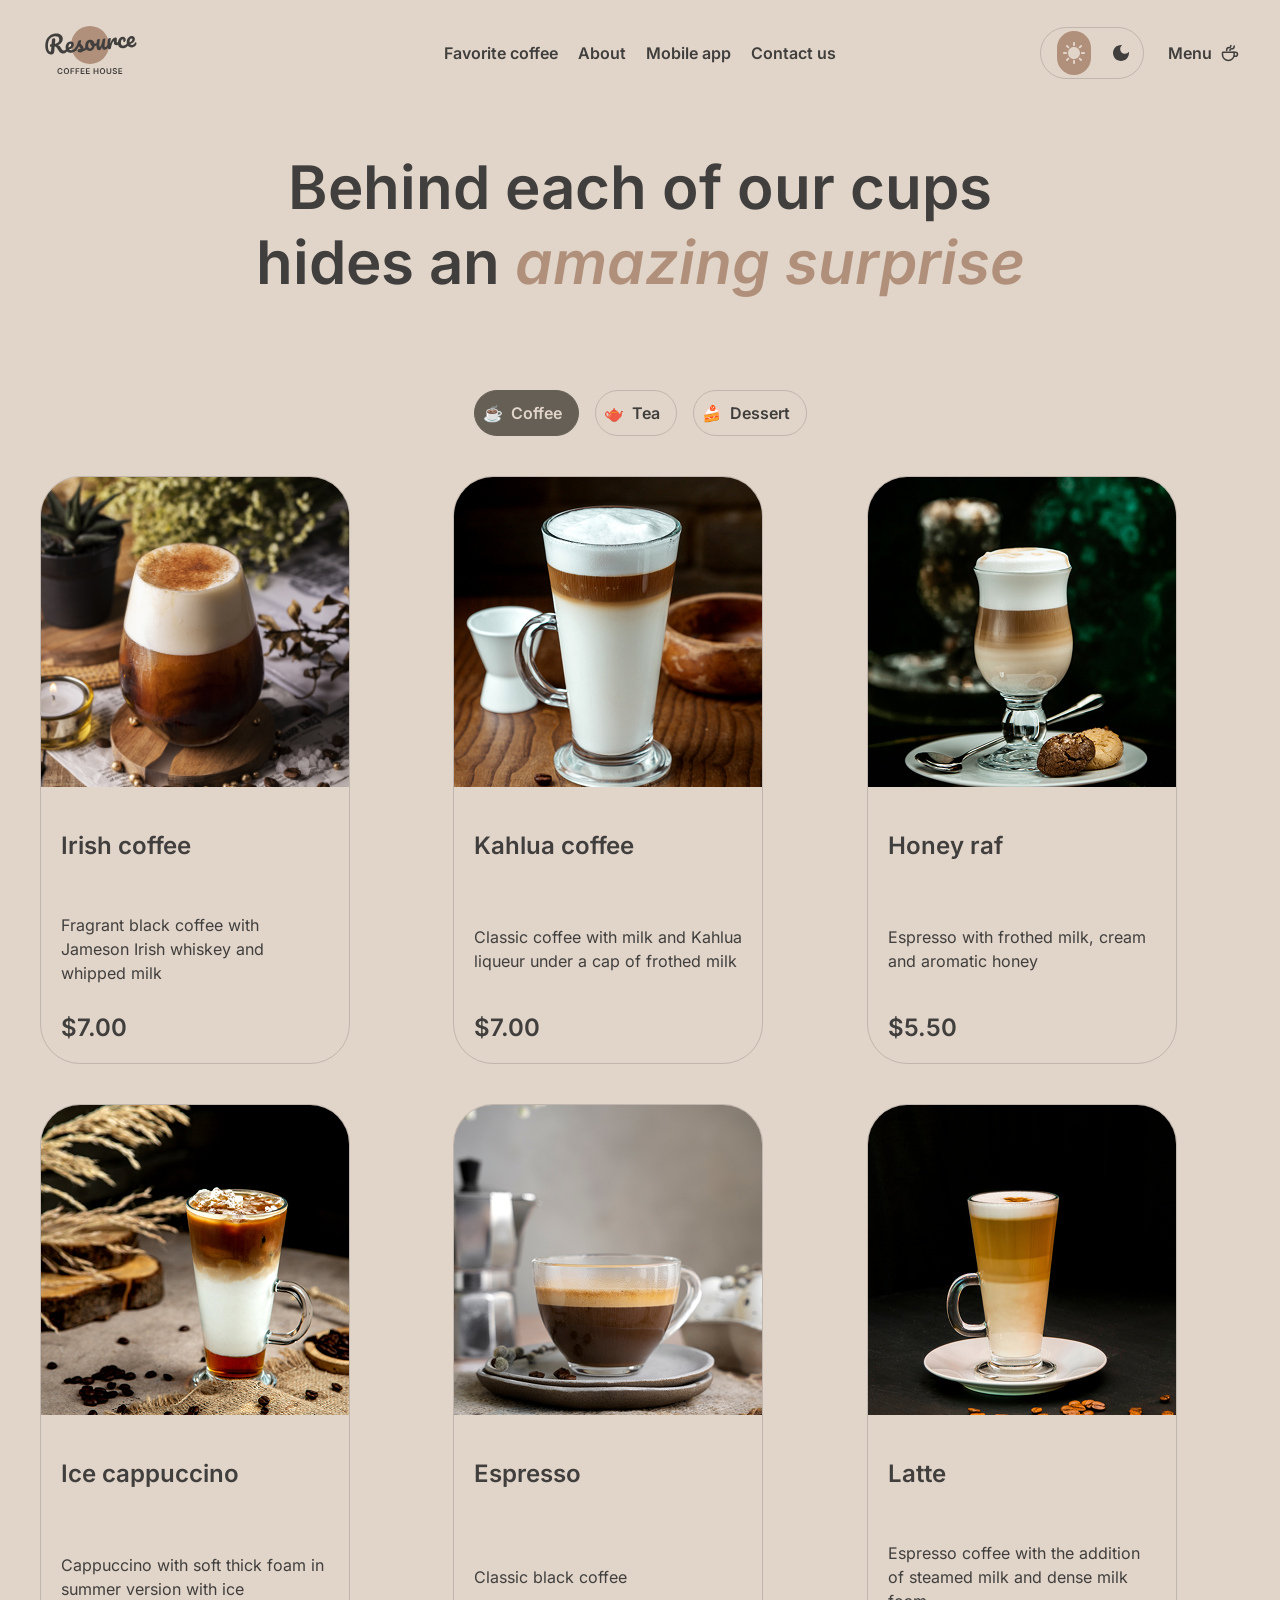
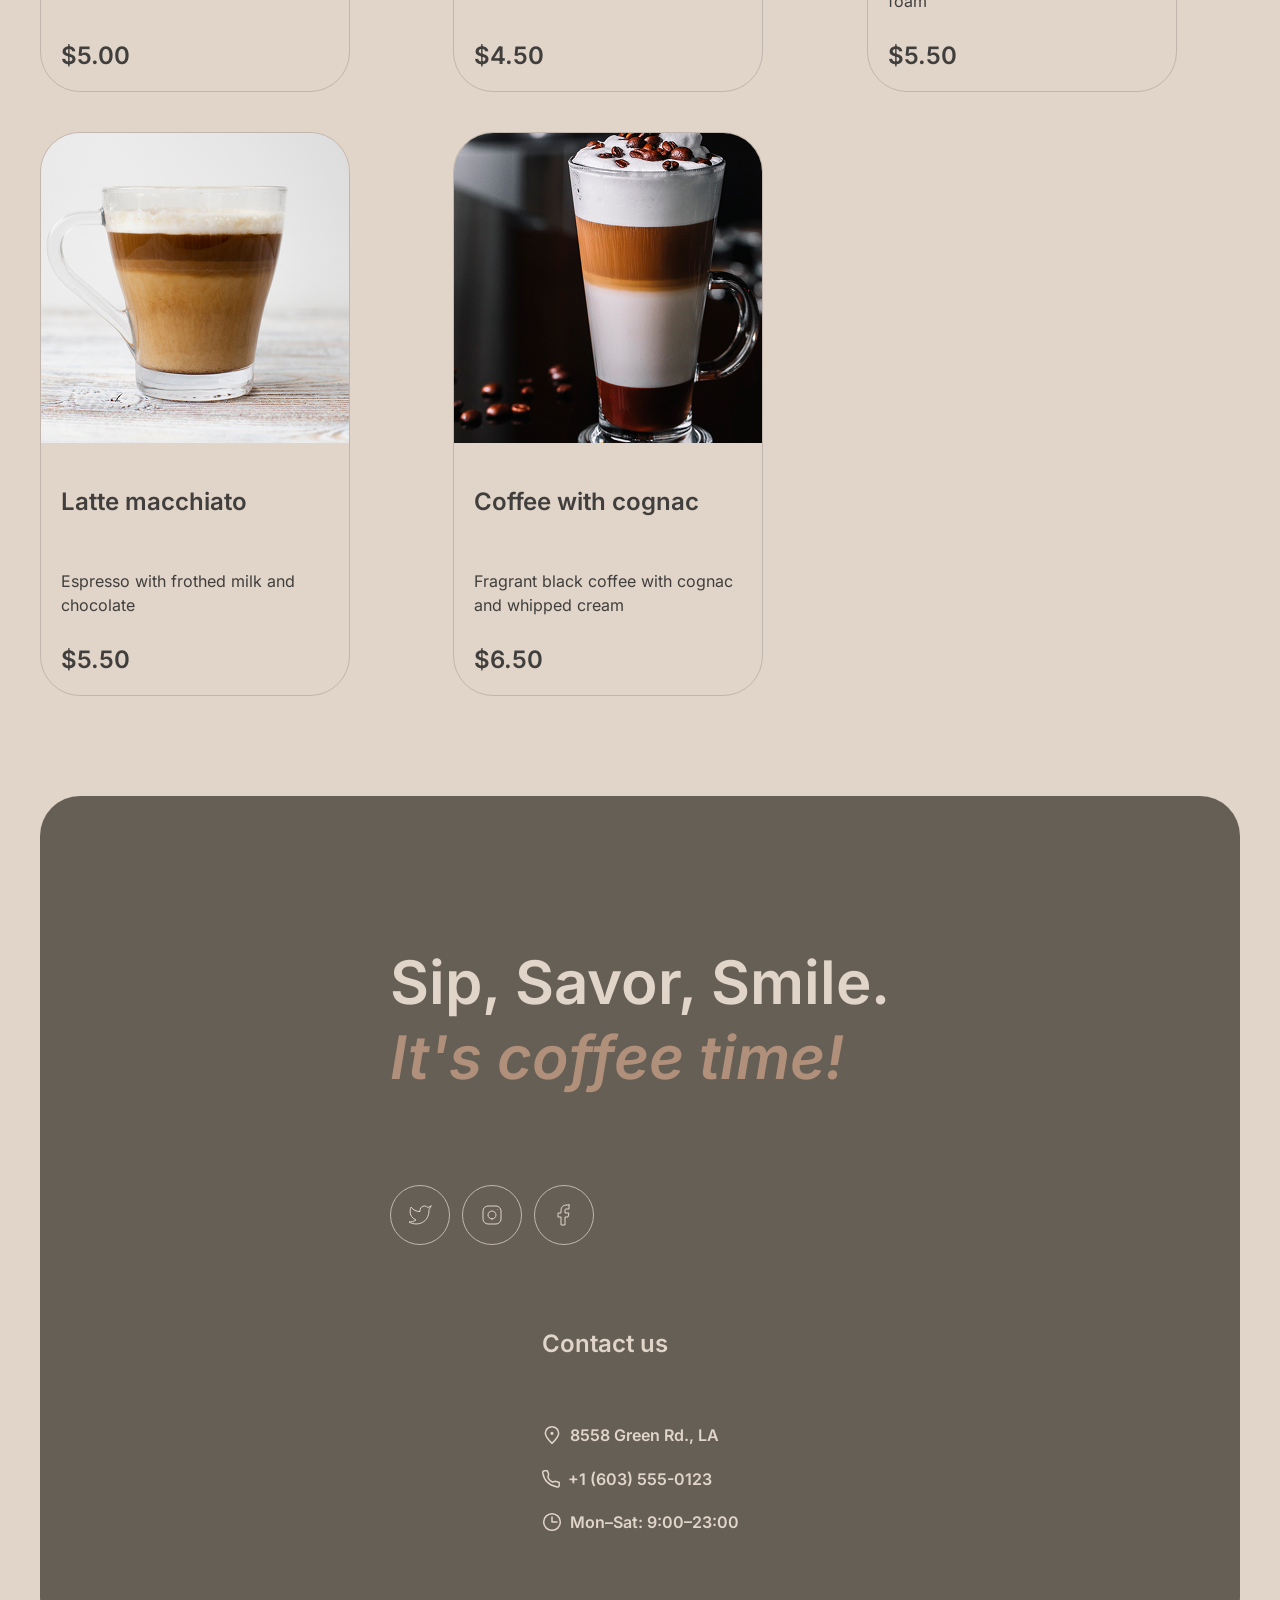
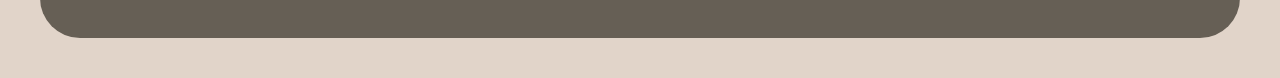
==== commit 3b212fb2: "fix: burger ||" ====
--- a/catalog.html
+++ b/catalog.html
@@ -12,6 +12,14 @@
             href="./css/reset.css">
       <link rel="stylesheet"
             href="./css/style.css">
+      <script>
+            (function () {
+                  var saved = localStorage.getItem('theme');
+                  var theme = saved === 'dark' ? 'dark' : 'light';
+                  document.documentElement.setAttribute('data-theme', theme);
+                  document.documentElement.style.colorScheme = theme;
+            })();
+      </script>
 </head>
 
 <body>
@@ -143,6 +151,14 @@
                                     </svg>
 
                               </a>
+                              <button type="button"
+                                      class="header__burger"
+                                      aria-label="Open navigation menu"
+                                      aria-expanded="false"
+                                      aria-controls="mobile-menu">
+                                    <span></span>
+                                    <span></span>
+                              </button>
                         </div>
 
                   </div>
--- a/css/style.css
+++ b/css/style.css
@@ -791,3 +791,265 @@
   line-height: 1.25;
   color: var(--text-primary);
 }
+
+.header__burger {
+  display: none;
+  flex-direction: column;
+  justify-content: center;
+  align-items: center;
+  gap: 6px;
+  width: 44px;
+  height: 44px;
+  padding: 0;
+  border: none;
+  background: transparent;
+  cursor: pointer;
+}
+
+.header__burger span {
+  display: block;
+  width: 24px;
+  height: 2px;
+  background: var(--text-primary);
+  border-radius: 2px;
+  transition:
+    transform 0.3s,
+    opacity 0.3s;
+}
+
+@media (max-width: 1440px) {
+  .theme-switch {
+    width: 104px;
+    height: 52px;
+    padding: 4px 16px;
+  }
+  .theme-switch__btn {
+    width: 44px;
+    height: 44px;
+  }
+
+  .hero .container {
+    padding: 100px 60px;
+  }
+
+  .about__images {
+    flex-direction: column;
+  }
+  .about__box--big,
+  .about__box--small {
+    height: auto;
+    min-height: 400px;
+  }
+
+  .mobile-app .container {
+    flex-direction: column;
+    gap: 60px;
+  }
+  .mobile-app__screens {
+    width: 100%;
+    max-width: 630px;
+    height: auto;
+  }
+
+  .contacts .container {
+    flex-direction: column;
+    padding: 100px 60px;
+    gap: 60px;
+  }
+}
+
+@media (max-width: 768px) {
+  .header__nav {
+    display: none;
+  }
+  .header__burger {
+    display: flex;
+  }
+  .header .container {
+    padding: 0 16px;
+  }
+  .header__actions {
+    gap: 12px;
+  }
+
+  .hero,
+  .favorite-coffee,
+  .about,
+  .mobile-app,
+  .contacts,
+  .menu {
+    padding: 0 16px;
+  }
+
+  .hero .container {
+    padding: 100px 60px;
+    min-height: auto;
+  }
+  .hero__offer {
+    gap: 40px;
+  }
+  .hero__title {
+    font-size: 60px;
+  }
+
+  .favorite-coffee__title,
+  .about__title,
+  .mobile-app__title,
+  .contacts__title,
+  .menu__title {
+    font-size: 48px;
+  }
+  .menu {
+    padding: 0 40px;
+  }
+  .menu__tabs {
+    gap: 16px;
+  }
+
+  .menu__grid {
+    grid-template-columns: repeat(2, 310px);
+    justify-content: center;
+    gap: 40px;
+  }
+  .card {
+    width: 310px;
+  }
+
+  .contacts .container {
+    padding: 100px 60px;
+    gap: 100px;
+  }
+  .slider {
+    flex-direction: column;
+    gap: 20px;
+  }
+  .slide__image {
+    width: 100%;
+    max-width: 460px;
+    height: auto;
+  }
+
+  .about__box--big,
+  .about__box--small {
+    min-height: 350px;
+  }
+
+  .mobile-app .container {
+    flex-direction: column;
+    align-items: flex-start;
+    gap: 40px;
+  }
+  .mobile-app__screens {
+    width: 100%;
+    max-width: 500px;
+    height: auto;
+  }
+  .mobile-app__buttons {
+    flex-wrap: wrap;
+  }
+
+  .contacts .container {
+    flex-direction: column;
+    align-items: flex-start;
+    padding: 60px 30px;
+    gap: 60px;
+  }
+
+  .menu__grid {
+    grid-template-columns: 1fr;
+  }
+  .card {
+    width: auto;
+  }
+}
+
+@media (max-width: 380px) {
+  .hero,
+  .favorite-coffee,
+  .about,
+  .mobile-app,
+  .contacts,
+  .menu {
+    padding: 0 16px;
+  }
+
+  .menu__tabs {
+    gap: 8px;
+    flex-wrap: wrap;
+    justify-content: center;
+  }
+
+  .menu__titile {
+    font-size: 32px;
+  }
+
+  .menu__grid {
+    grid-template-columns: 1fr;
+    justify-content: stretch;
+    gap: 40px;
+  }
+
+  .card {
+    width: 100%;
+  }
+
+  .contacts .container {
+    padding: 60px 16px;
+    gap: 40px;
+  }
+  .hero .container {
+    padding: 60px 16px;
+  }
+
+  .hero__title {
+    font-size: 42px;
+    line-height: 1.15;
+  }
+
+  .favorite-coffee__title,
+  .about__title,
+  .mobile-app__title,
+  .contacts__title,
+  .menu__title {
+    font-size: 32px;
+    line-height: 1.25;
+  }
+
+  .slide {
+    max-width: 348px;
+  }
+  .slide__image {
+    width: 100%;
+    height: auto;
+  }
+  .slide__name,
+  .slide__price {
+    font-size: 24px;
+  }
+
+  .about__box--big,
+  .about__box--small {
+    min-height: 590px;
+  }
+
+  .mobile-app__buttons {
+    flex-direction: column;
+    width: 100%;
+  }
+  .app-btn {
+    width: 200px;
+  }
+  .mobile-app__screens {
+    width: 348px;
+    height: 348px;
+    max-width: 100%;
+  }
+
+  .contacts .container {
+    padding: 60px 16px;
+    gap: 40px;
+  }
+  .contacts__list {
+    gap: 16px;
+  }
+}
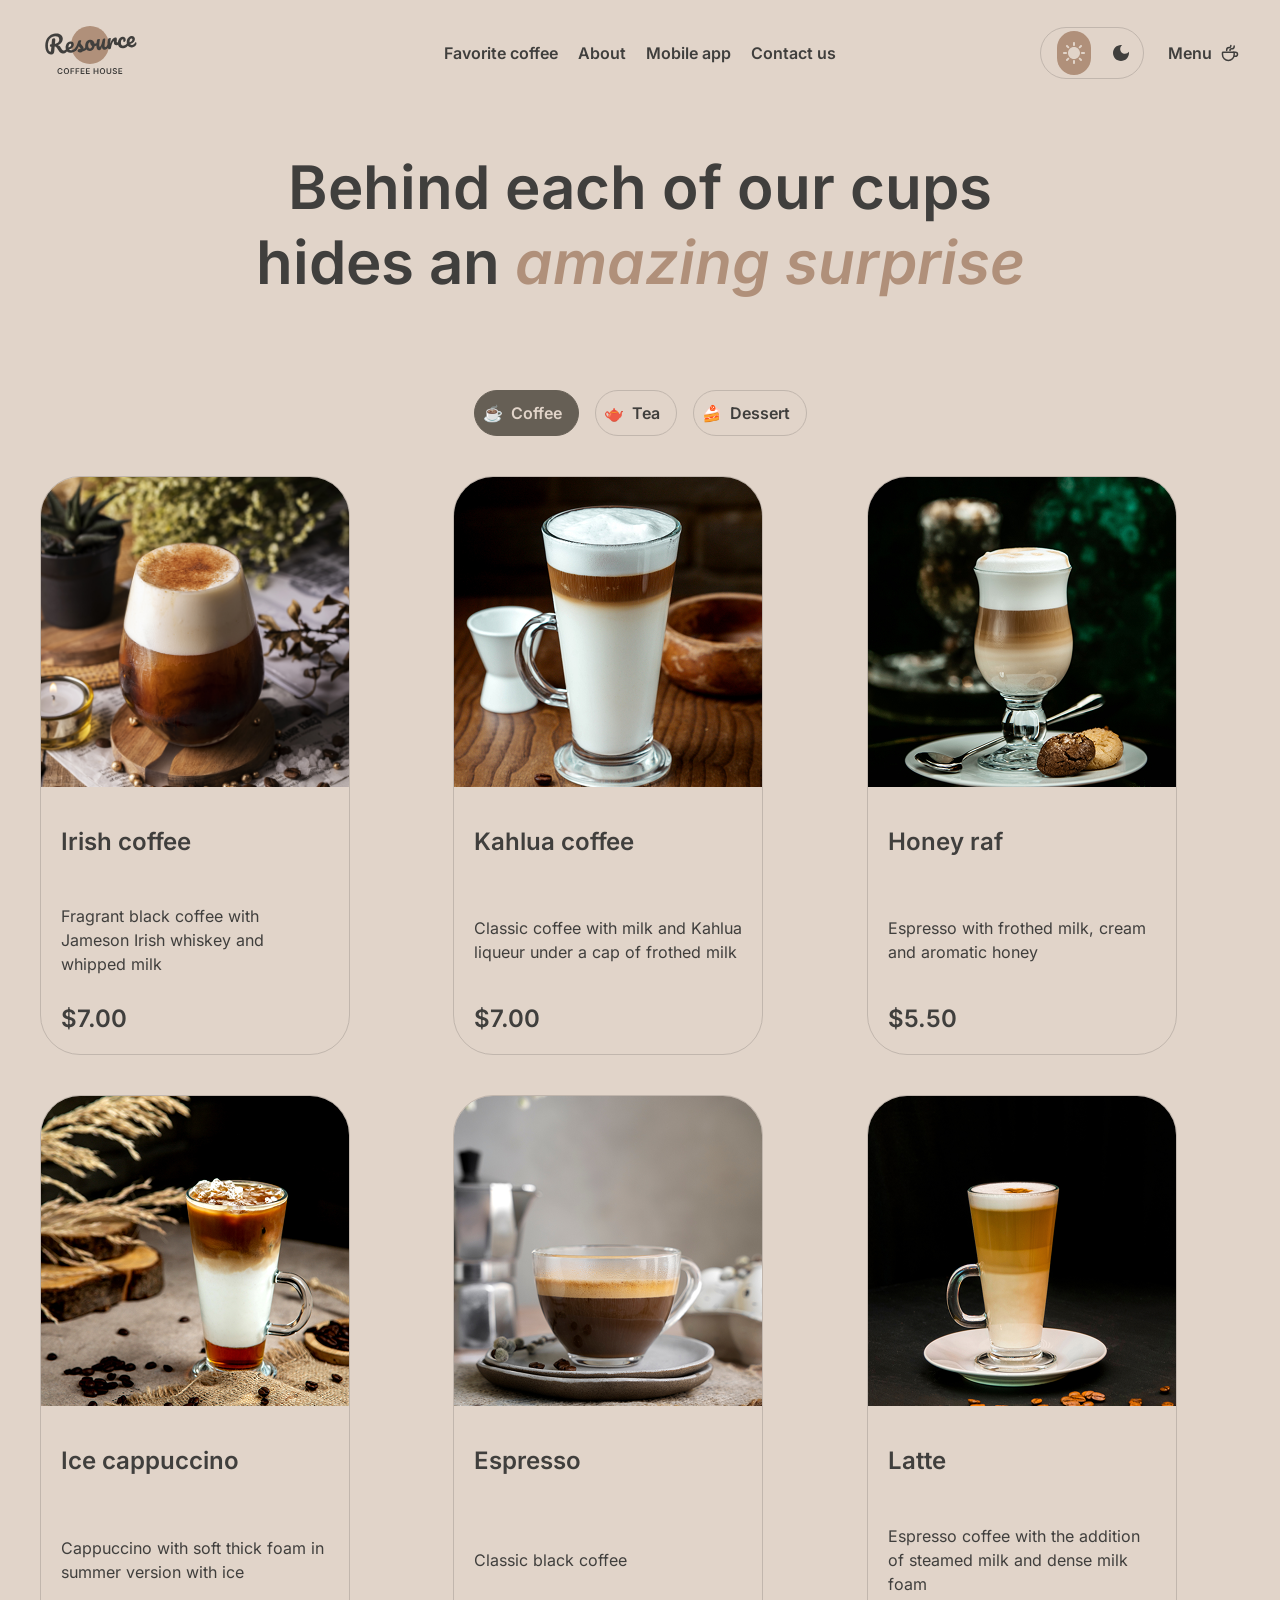
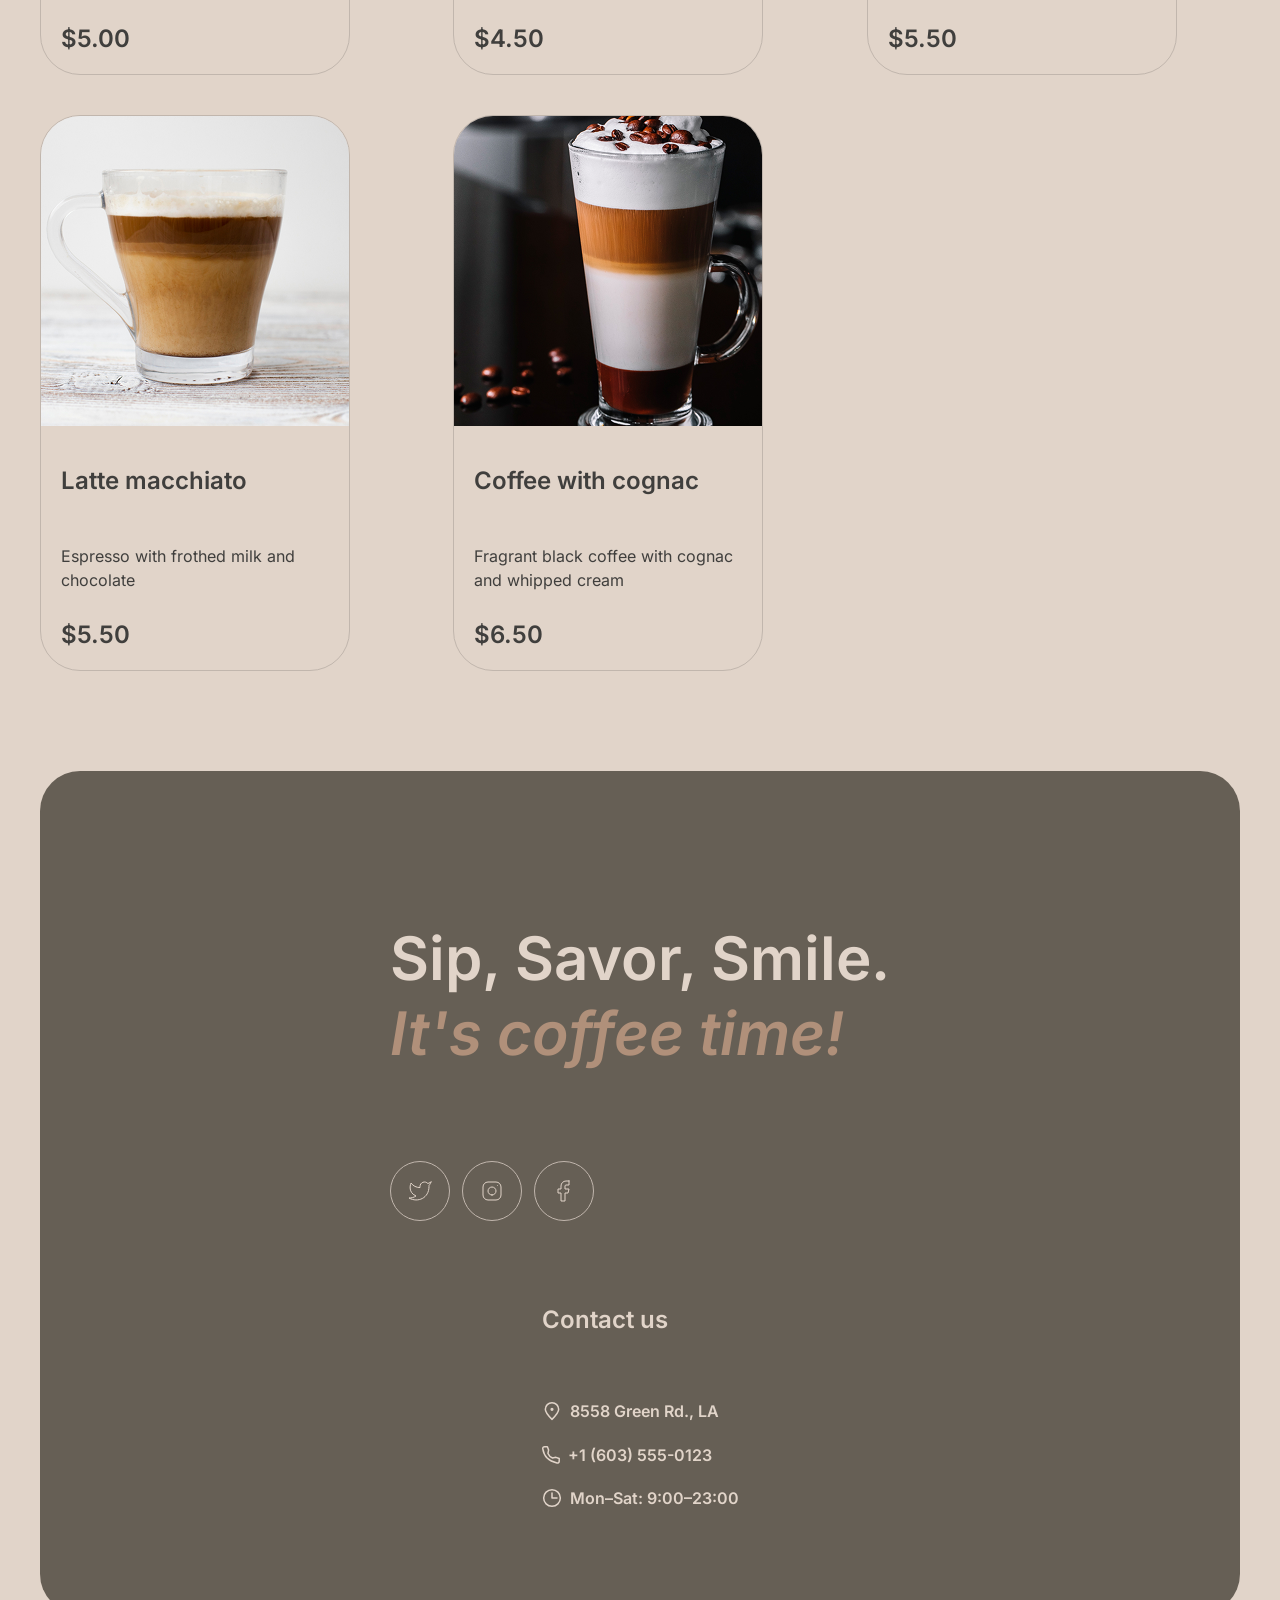
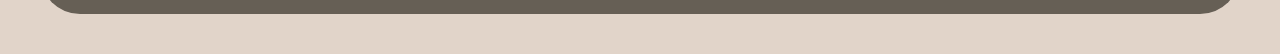
==== commit 60e2e3cb: "fix: use h2 heading for card titles" ====
--- a/catalog.html
+++ b/catalog.html
@@ -201,7 +201,7 @@
                                          src="./img/coffee-1.png"
                                          alt="Irish coffee">
                                     <div class="card__info">
-                                          <h3 class="card__name">Irish coffee</h3>
+                                          <h2 class="card__name">Irish coffee</h2>
                                           <p class="card_desc">Fragrant black coffee with Jameson Irish whiskey and
                                                 whipped milk</p>
                                           <span class="card__price">$7.00</span>
@@ -212,7 +212,7 @@
                                          src="./img/coffee-2.png"
                                          alt="Kahlua coffee">
                                     <div class="card__info">
-                                          <h3 class="card__name">Kahlua coffee</h3>
+                                          <h2 class="card__name">Kahlua coffee</h2>
                                           <p class="card_desc">Classic coffee with milk and Kahlua liqueur under a cap
                                                 of frothed milk</p>
                                           <span class="card__price">$7.00</span>
@@ -223,7 +223,7 @@
                                          src="./img/coffee-3.png"
                                          alt="Honey raf">
                                     <div class="card__info">
-                                          <h3 class="card__name">Honey raf</h3>
+                                          <h2 class="card__name">Honey raf</h2>
                                           <p class="card_desc">Espresso with frothed milk, cream and aromatic honey</p>
                                           <span class="card__price">$5.50</span>
                                     </div>
@@ -233,7 +233,7 @@
                                          src="./img/coffee-4.png"
                                          alt="Ice cappuccino">
                                     <div class="card__info">
-                                          <h3 class="card__name">Ice cappuccino</h3>
+                                          <h2 class="card__name">Ice cappuccino</h2>
                                           <p class="card_desc">Cappuccino with soft thick foam in summer version with
                                                 ice</p>
                                           <span class="card__price">$5.00</span>
@@ -244,7 +244,7 @@
                                          src="./img/coffee-5.png"
                                          alt="Espresso">
                                     <div class="card__info">
-                                          <h3 class="card__name">Espresso</h3>
+                                          <h2 class="card__name">Espresso</h2>
                                           <p class="card_desc">Classic black coffee</p>
                                           <span class="card__price">$4.50</span>
                                     </div>
@@ -254,7 +254,7 @@
                                          src="./img/coffee-6.png"
                                          alt="Latte">
                                     <div class="card__info">
-                                          <h3 class="card__name">Latte</h3>
+                                          <h2 class="card__name">Latte</h2>
                                           <p class="card_desc">Espresso coffee with the addition of steamed milk and
                                                 dense milk foam</p>
                                           <span class="card__price">$5.50</span>
@@ -265,7 +265,7 @@
                                          src="./img/coffee-7.png"
                                          alt="Latte macchiato">
                                     <div class="card__info">
-                                          <h3 class="card__name">Latte macchiato</h3>
+                                          <h2 class="card__name">Latte macchiato</h2>
                                           <p class="card_desc">Espresso with frothed milk and chocolate</p>
                                           <span class="card__price">$5.50</span>
                                     </div>
@@ -275,7 +275,7 @@
                                          src="./img/coffee-8.png"
                                          alt="Coffee with cognac">
                                     <div class="card__info">
-                                          <h3 class="card__name">Coffee with cognac</h3>
+                                          <h2 class="card__name">Coffee with cognac</h2>
                                           <p class="card_desc">Fragrant black coffee with cognac and whipped cream</p>
                                           <span class="card__price">$6.50</span>
                                     </div>
